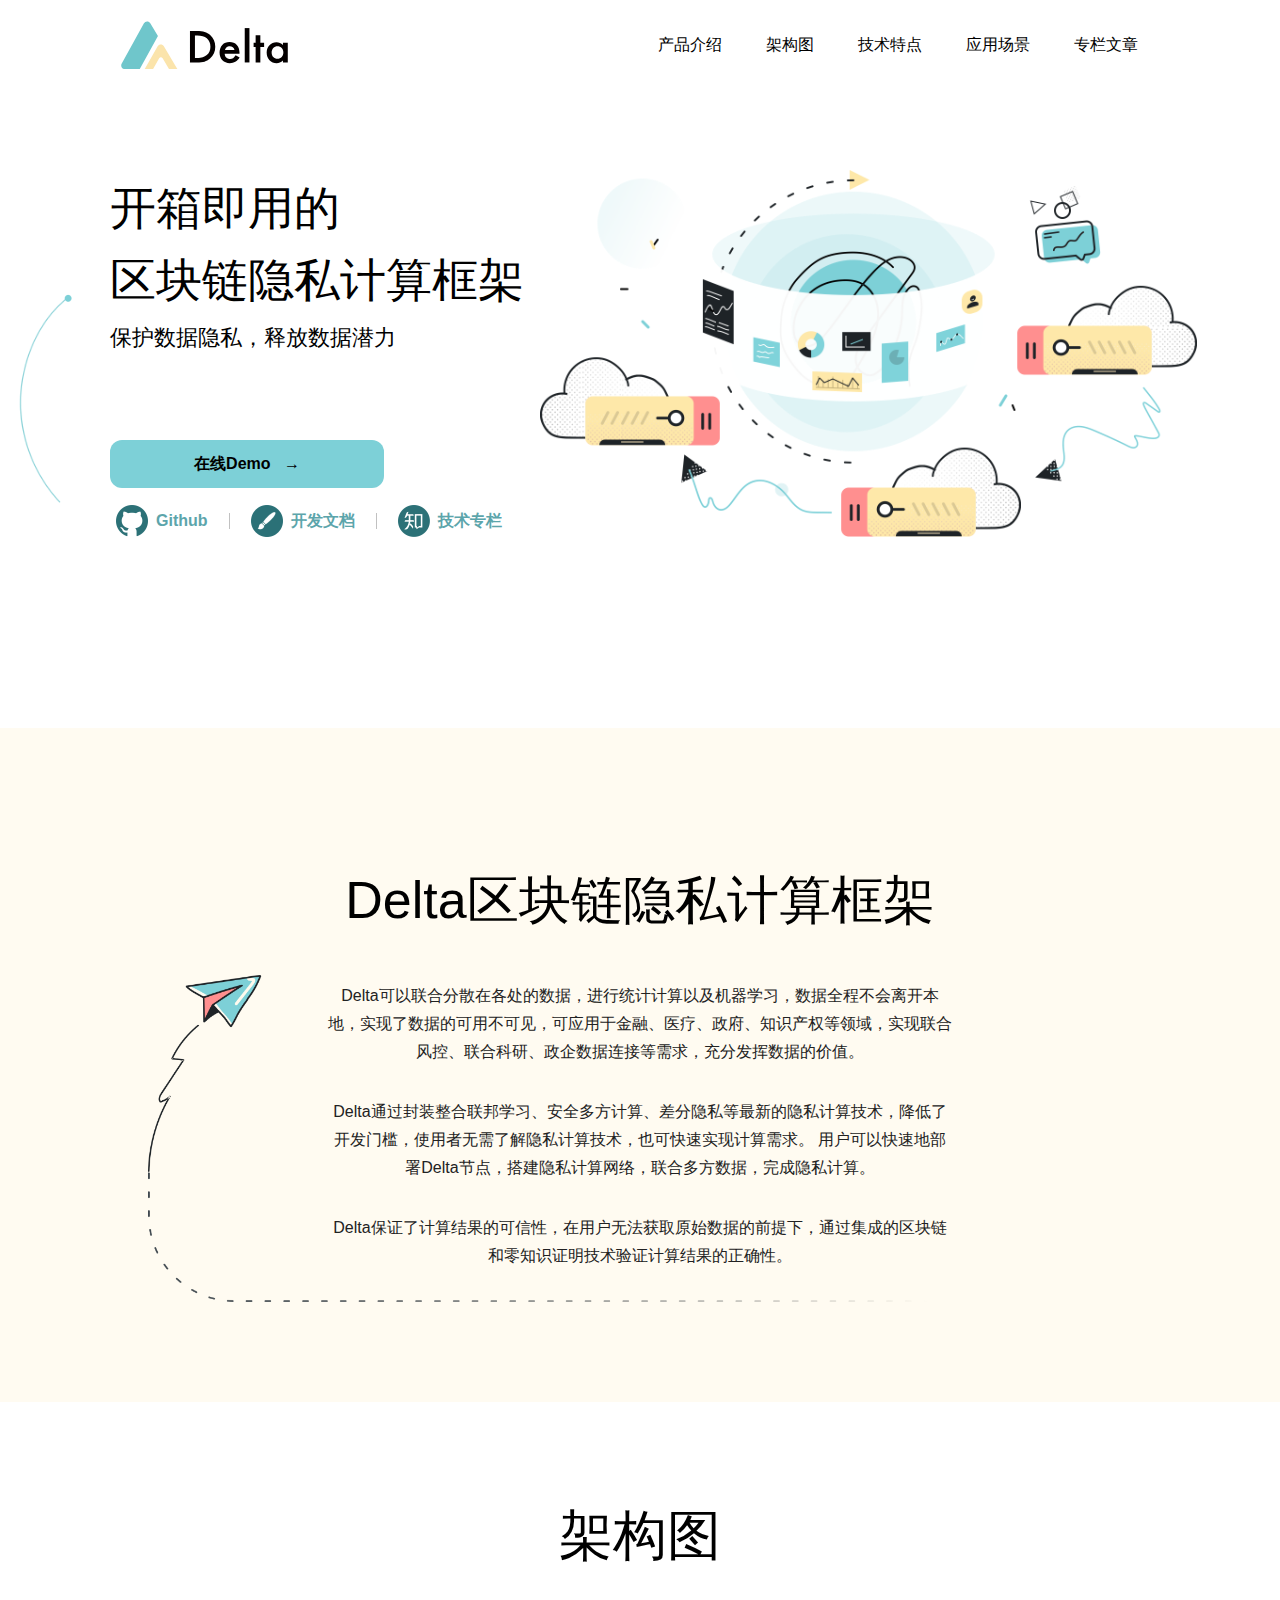
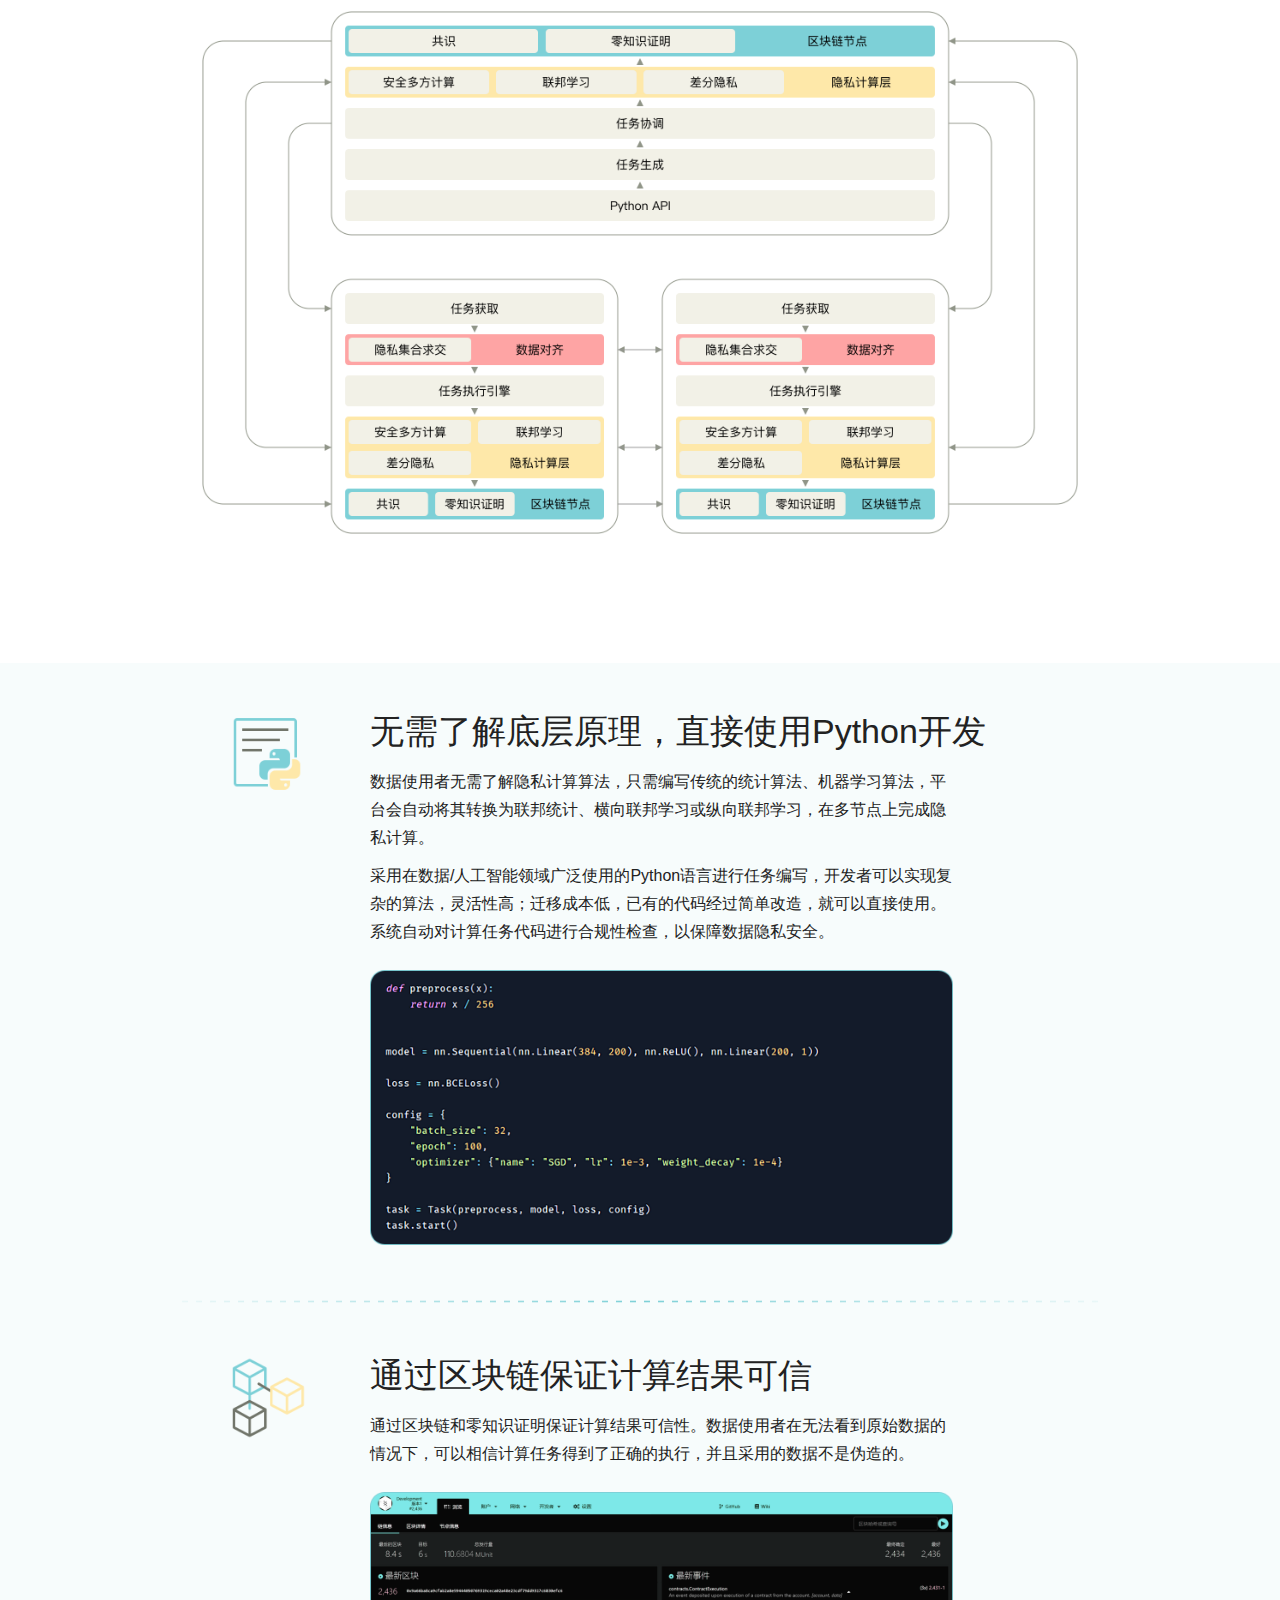
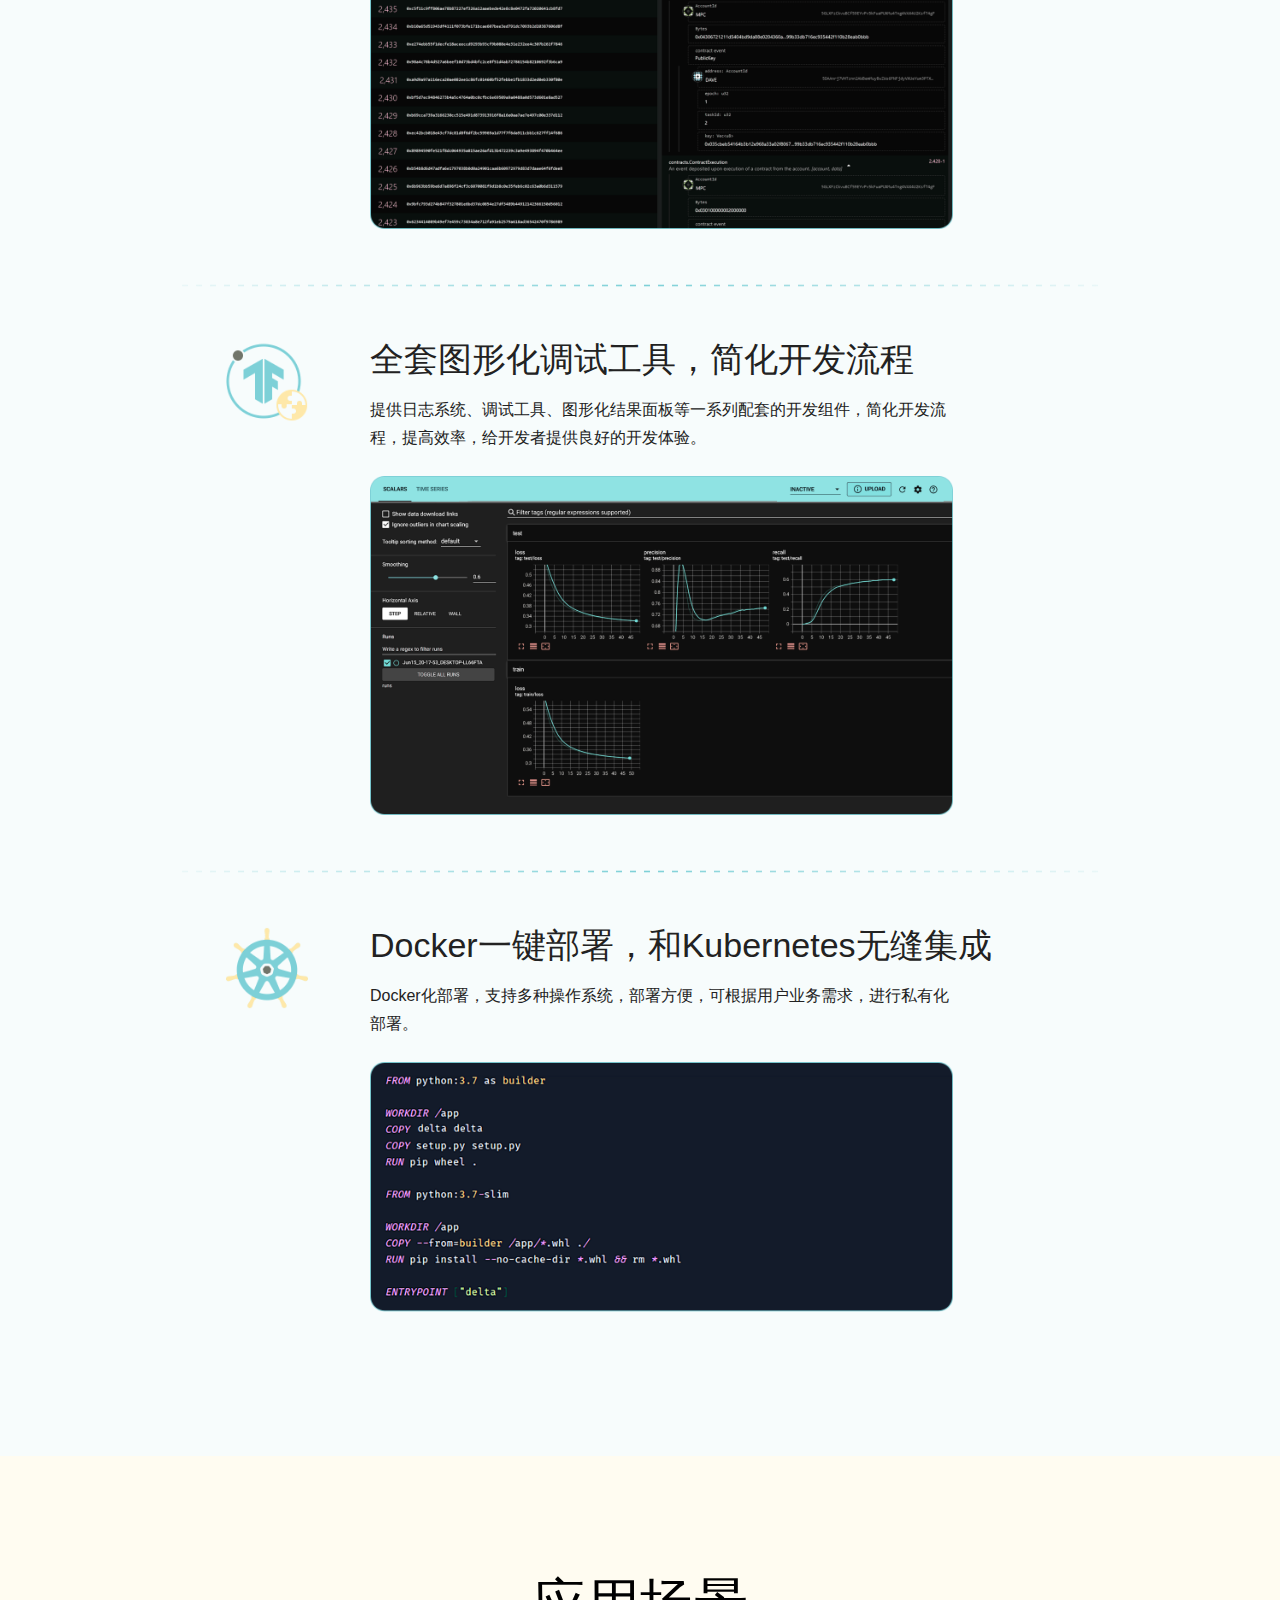
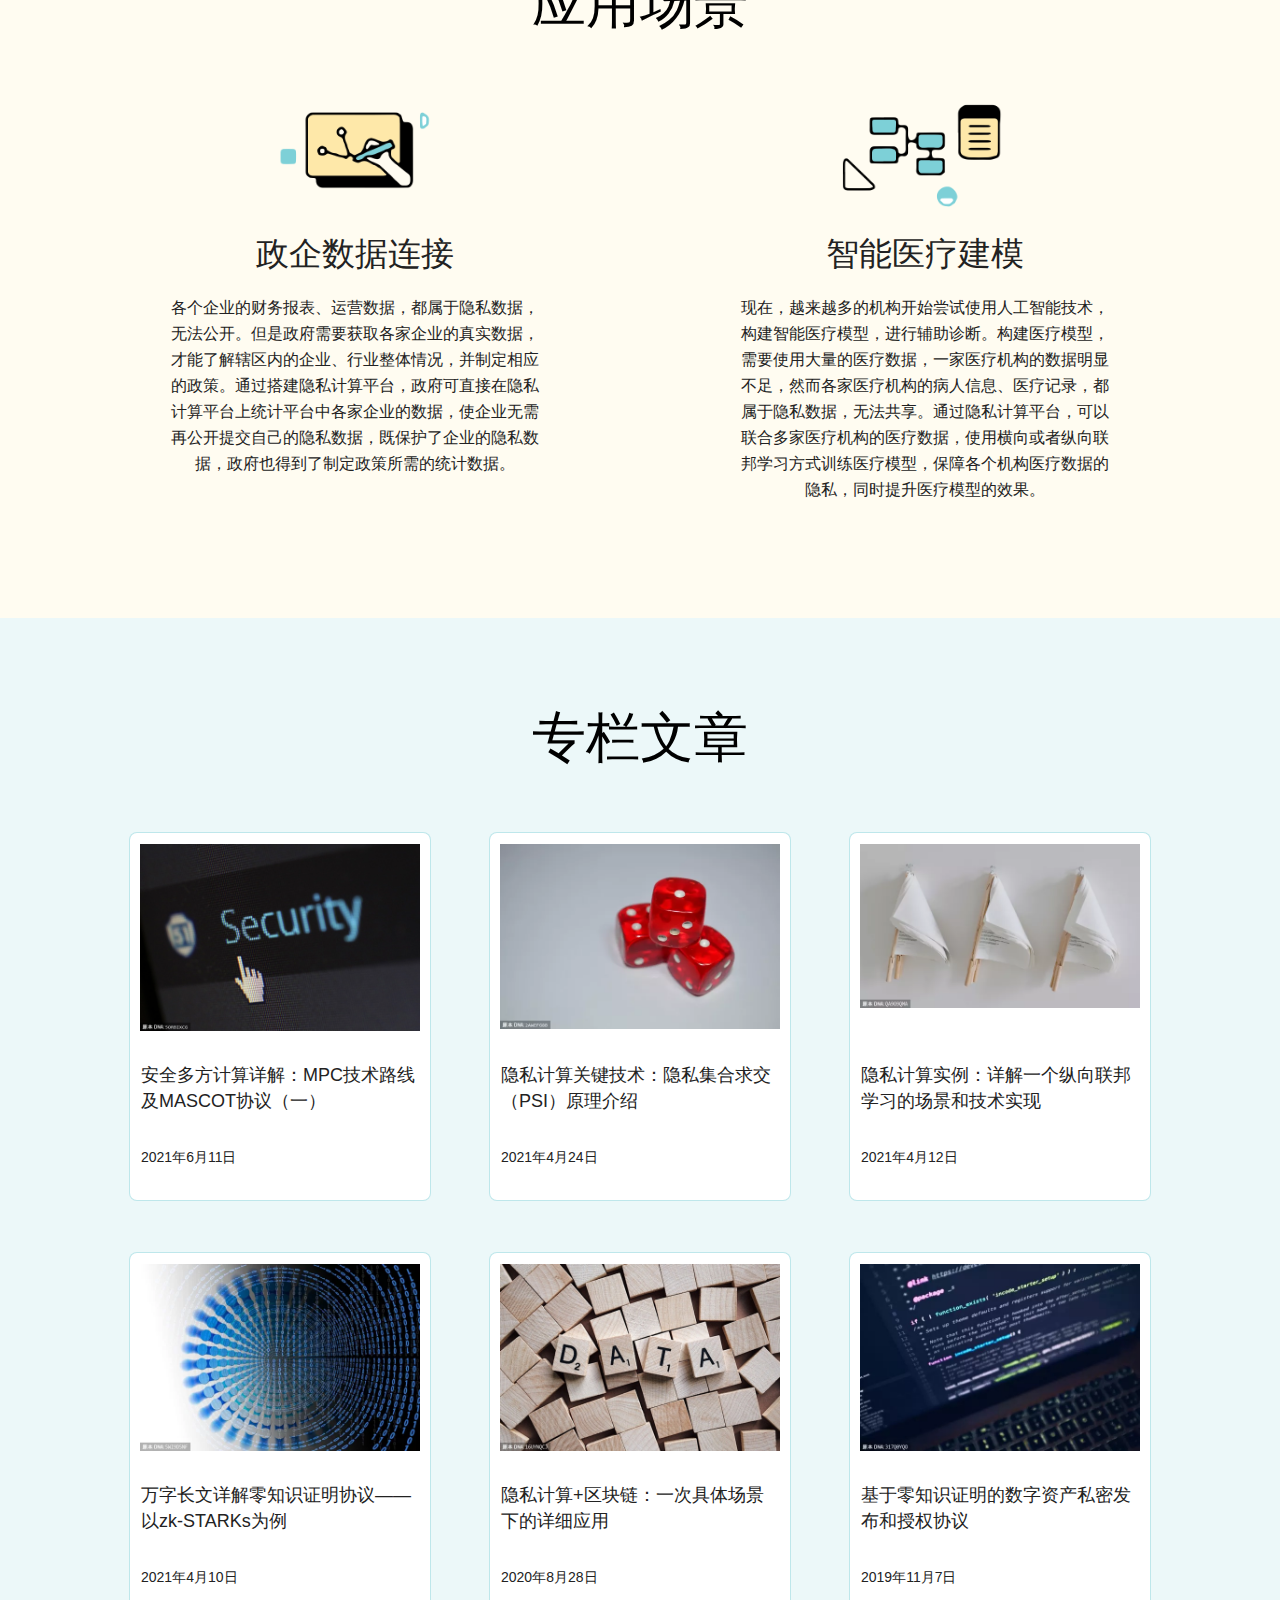
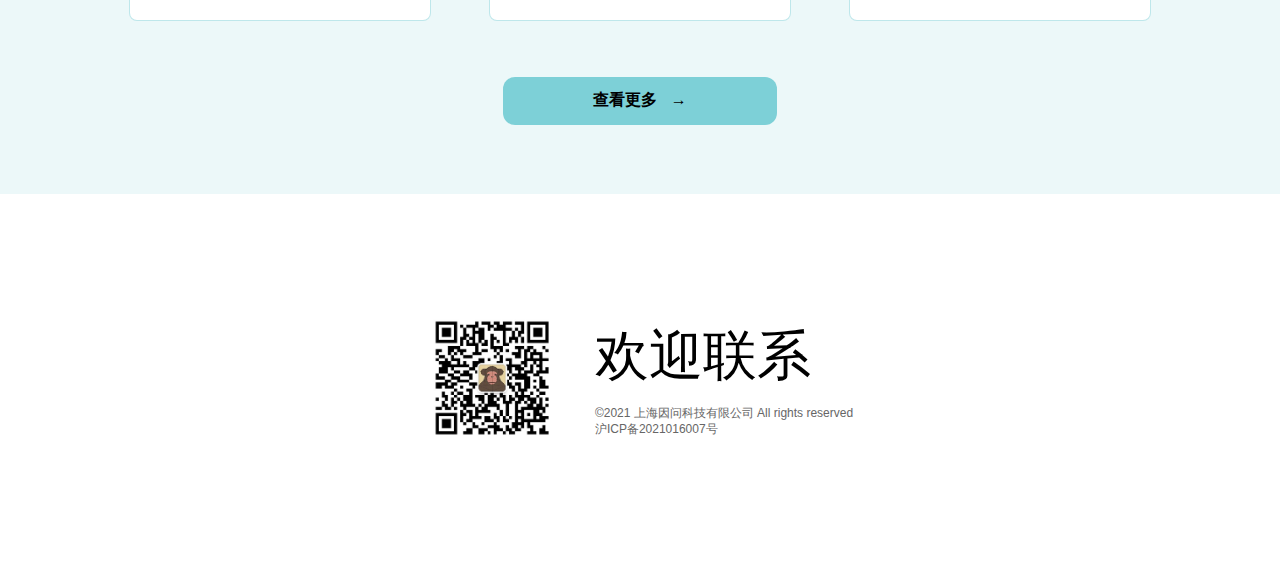
==== index.html @ f9c481f3 "[feature] move image resources to img directory; rename delta_index.html to index.html" ====
<!DOCTYPE html>
<!--[if lt IE 7]>      <html class="no-js lt-ie9 lt-ie8 lt-ie7"> <![endif]-->
<!--[if IE 7]>         <html class="no-js lt-ie9 lt-ie8"> <![endif]-->
<!--[if IE 8]>         <html class="no-js lt-ie9"> <![endif]-->
<!--[if gt IE 8]>      <html class="no-js"> <!--<![endif]-->
<html>


<head>
    <meta charset="utf-8">
    <meta http-equiv="X-UA-Compatible" content="IE=edge">
    <title>Delta&nbsp;-&nbsp;开箱即用的区块链隐私计算框架</title>
    <meta name="description"
        content="快速搭建隐私计算网络，实现用户数据的可用不可见，无需获取原始数据，也可使用全网的数据进行统计计算以及机器学习。平台可用于金融、医疗、政府、知识产权等领域，实现联合风控、联合科研、政府数据开放等需求，提升数据的价值。">
    <meta name="keywords" content="Delta,隐私计算,Python,区块链,联邦学习,安全多方计算">
    <meta name="viewport" content="width=device-width, initial-scale=1">
    <style>
        body {
            width: 100%;
            margin: 0;
        }

        a,
        p,
        span,
        button {
            font-family: 'PingFang SC', 'HanHei SC', 'Microsoft YaHei', 'Helvetica Neue', 'Helvetica', 'Arial', 'sans-serif';
        }

        img {
            max-height: 100%;
            max-width: 100%;
        }

        .clickable {
            cursor: pointer;
        }

        .title_color {
            color: #000000;
        }

        .detail_color {
            color: #222222;
        }

        .footer_color {
            color: #666666;
        }

        .bold {
            font-weight: 500;
        }

        .normal {
            font-weight: 400;
        }

        .thin {
            font-weight: 300;
        }

        a {
            text-decoration: none;
        }

        a:hover {
            text-decoration: underline;
        }
    </style>
    <link rel="shortcut icon" href="./favicon.ico" type="image/x-icon" />
    <link rel="stylesheet" href="./css/300.css">
    <link rel="stylesheet" href="./css/960.css">
    <link rel="stylesheet" href="./css/1200.css">
    <script type="text/javascript">
        function blogIn(x) {
            x.style.borderColor = "rgb(125, 208, 215)";
            x.style.borderWidth = "2px";
        }

        function blogOut(x) {
            x.style.borderColor = "rgba(125, 208, 215, 0.5)";
            x.style.borderWidth = "1px"
        }

        function headIn(x) {
            let child = x.firstElementChild;
            child.style.visibility = "visible";
        }

        function headOut(x) {
            let child = x.firstElementChild;
            child.style.visibility = "hidden";

        }

        function scrollInto(element_id) {
            let element = document.getElementById(element_id);
            element.scrollIntoView()

        }

        function tryDemo() {
            let quiz = document.getElementById("quiz");
            quiz.style.display = "flex";
            let btn = document.getElementById("submit_button");
            console.log(btn.onclick)
        }

    </script>
    <script type="text/javascript" async defer>
        var _hmt = _hmt || [];
        (function () {
            var hm = document.createElement("script");
            hm.src = "https://hm.baidu.com/hm.js?93edeb718fb49854a88e9ba46d8d0d24";
            var s = document.getElementsByTagName("script")[0];
            s.parentNode.insertBefore(hm, s);
        })();

    </script>
</head>

<body>
    <div id="header">
        <img id="logo" src="./img/logo.svg"></img>
        <span id="header_tabs">
            <span class="header_tab clickable" onclick="scrollInto('description')">产品介绍
                <span class="header_tab_img">
                    <img src="./img/header_img.png" alt="">
                </span>
            </span>
            <span class="header_tab bold title_color clickable" onclick="scrollInto('framework')">架构图
                <span class="header_tab_img">
                    <img src="./img/header_img.png" alt="">
                </span>
            </span>
            <span class="header_tab bold title_color clickable" onclick="scrollInto('features')">技术特点
                <span class="header_tab_img">
                    <img src="./img/header_img.png" alt="">
                </span>
            </span>
            <span class="header_tab bold title_color clickable" onclick="scrollInto('scene')">应用场景
                <span class="header_tab_img">
                    <img src="./img/header_img.png" alt="">
                </span>
            </span>
            <span class="header_tab bold title_color clickable" onclick="scrollInto('blog')">专栏文章
                <span class="header_tab_img">
                    <img src="./img/header_img.png" alt="">
                </span>
            </span>
        </span>

    </div>

    <div id="banner">
        <div id="banner_content">
            <p class="banner_big_title normal title_color">开箱即用的</p>
            <p class="banner_big_title normal title_color">区块链隐私计算框架</p>
            <p class="banner_small_title normal title_color">保护数据隐私，释放数据潜力</p>
            <button id="demo_button" class="arrow_button clickable"
                onclick="window.open('https://board.deltampc.com/')">在线Demo&nbsp;&nbsp;&nbsp;&rarr;</button>
            <div id="link_buttons">
                <button class="link_button clickable" onclick="window.open('https://github.com/delta-mpc')">
                    <div class="link_img">
                        <img src="./img/github.png" alt="">
                    </div>
                    <div class="link_text">Github</div>
                </button>
                <div id="link_button_sep"></div>
                <button class="link_button clickable" onclick="window.open('https://docs.deltampc.com/')">
                    <div class="link_img">
                        <img src="./img/doc.png" alt="">
                    </div>
                    <div class="link_text">开发文档</div>
                </button>
                <div id="link_button_sep"></div>
                <button class="link_button clickable" onclick="window.open('https://www.zhihu.com/column/blocktech')">
                    <div class="link_img">
                        <img src="./img/zhihu.png" alt="">
                    </div>
                    <div class="link_text">技术专栏</div>
                </button>


            </div>
            <span id="banner_line">
                <img src="./img/banner_line.png" alt="">
            </span>

        </div>

        <div id="banner_img">
            <img src="./img/banner.png" alt="">
        </div>


    </div>

    <div id="description" class="section">
        <p id="des_title" class="section_title">
            Delta区块链隐私计算框架
        </p>

        <div id="des_main">
            <div id="des_content">
                <p class="des_text thin detail_color">
                    Delta可以联合分散在各处的数据，进行统计计算以及机器学习，数据全程不会离开本地，实现了数据的可用不可见，可应用于金融、医疗、政府、知识产权等领域，实现联合风控、联合科研、政企数据连接等需求，充分发挥数据的价值。
                </p>
                <p class="des_text thin detail_color">
                    Delta通过封装整合联邦学习、安全多方计算、差分隐私等最新的隐私计算技术，降低了开发门槛，使用者无需了解隐私计算技术，也可快速实现计算需求。
                    用户可以快速地部署Delta节点，搭建隐私计算网络，联合多方数据，完成隐私计算。</p>
                <p class="des_text thin detail_color">
                    Delta保证了计算结果的可信性，在用户无法获取原始数据的前提下，通过集成的区块链和零知识证明技术验证计算结果的正确性。</p>
            </div>
            <span id="des_img">
                <img src="./img/des_line.png" alt="">
            </span>
        </div>

    </div>


    <div id="framework" class="section">
        <p id="framework_title" class="section_title">架构图</p>
        <div id="framework_img">
            <img src="./img/framework.png" alt="" />
        </div>
    </div>


    <div id="features" class="section">
        <!-- <p id="features_title" class="section_title">平台优势</p> -->
        <div class="feature_tab">
            <div class="feature_tab_icon">
                <img src="./img/feature_icon1.png" alt="">
            </div>

            <div class="feature_tab_main">
                <p class="feature_tab_text1 normal detail_color">无需了解底层原理，直接使用Python开发</p>
                <p class="feature_tab_text2 thin detail_color">
                    数据使用者无需了解隐私计算算法，只需编写传统的统计算法、机器学习算法，平台会自动将其转换为联邦统计、横向联邦学习或纵向联邦学习，在多节点上完成隐私计算。</p>
                <p class="feature_tab_text2 thin detail_color">
                    采用在数据/人工智能领域广泛使用的Python语言进行任务编写，开发者可以实现复杂的算法，灵活性高；迁移成本低，已有的代码经过简单改造，就可以直接使用。系统自动对计算任务代码进行合规性检查，以保障数据隐私安全。
                </p>

                <div class="feature_tab_img">
                    <img src="./img/feature_img1.png" alt="" />
                </div>
            </div>
        </div>
        <div class="feature_sep">
            <img src="./img/feature_sep.png" alt="">
        </div>
        <div class="feature_tab">
            <div class="feature_tab_icon">
                <img src="./img/feature_icon2.png" alt="">
            </div>
            <div class="feature_tab_main">
                <p class="feature_tab_text1 normal detail_color">通过区块链保证计算结果可信</p>
                <p class="feature_tab_text2 thin detail_color">
                    通过区块链和零知识证明保证计算结果可信性。数据使用者在无法看到原始数据的情况下，可以相信计算任务得到了正确的执行，并且采用的数据不是伪造的。
                </p>
                <div class="feature_tab_img">
                    <img src="./img/feature_img2.png" alt="" />
                </div>
            </div>
        </div>
        <div class="feature_sep">
            <img src="./img/feature_sep.png" alt="">
        </div>

        <div class="feature_tab">
            <div class="feature_tab_icon">
                <img src="./img/feature_icon3.png" alt="">
            </div>
            <div class="feature_tab_main">
                <p class="feature_tab_text1 normal detail_color">全套图形化调试工具，简化开发流程</p>
                <p class="feature_tab_text2 thin detail_color">提供日志系统、调试工具、图形化结果面板等一系列配套的开发组件，简化开发流程，提高效率，给开发者提供良好的开发体验。
                </p>
                <div class="feature_tab_img">
                    <img src="./img/feature_img3.png" alt="" />
                </div>

            </div>
        </div>
        <div class="feature_sep">
            <img src="./img/feature_sep.png" alt="">
        </div>

        <div class="feature_tab">
            <div class="feature_tab_icon">
                <img src="./img/feature_icon4.png" alt="">
            </div>
            <div class="feature_tab_main">
                <p class="feature_tab_text1 normal detail_color">Docker一键部署，和Kubernetes无缝集成</p>
                <p class="feature_tab_text2 thin detail_color">
                    Docker化部署，支持多种操作系统，部署方便，可根据用户业务需求，进行私有化部署。
                </p>
                <div class="feature_tab_img">
                    <img src="./img/feature_img4.png" alt="" />
                </div>
            </div>
        </div>


    </div>

    <div id="scene" class="section">
        <p id="scene_title" class="section_title">应用场景</p>
        <div id="scene_content">
            <div class="scene_tab">
                <div class="scene_tab_img">
                    <img src="./img/scene_img1.png" alt="" />
                </div>
                <p class="scene_tab_text1 normal detail_color">政企数据连接</p>
                <p class="scene_tab_text2 thin detail_color">
                    各个企业的财务报表、运营数据，都属于隐私数据，无法公开。但是政府需要获取各家企业的真实数据，才能了解辖区内的企业、行业整体情况，并制定相应的政策。通过搭建隐私计算平台，政府可直接在隐私计算平台上统计平台中各家企业的数据，使企业无需再公开提交自己的隐私数据，既保护了企业的隐私数据，政府也得到了制定政策所需的统计数据。
                </p>
            </div>
            <div class="scene_tab">
                <div class="scene_tab_img">
                    <img src="./img/scene_img2.png" alt="" />
                </div>
                <p class="scene_tab_text1 normal detail_color">智能医疗建模</p>
                <p class="scene_tab_text2 thin detail_color">
                    现在，越来越多的机构开始尝试使用人工智能技术，构建智能医疗模型，进行辅助诊断。构建医疗模型，需要使用大量的医疗数据，一家医疗机构的数据明显不足，然而各家医疗机构的病人信息、医疗记录，都属于隐私数据，无法共享。通过隐私计算平台，可以联合多家医疗机构的医疗数据，使用横向或者纵向联邦学习方式训练医疗模型，保障各个机构医疗数据的隐私，同时提升医疗模型的效果。
                </p>
            </div>
        </div>
    </div>

    <div id="blog" class="section">
        <p id="blog_title" class="section_title">专栏文章</p>
        <div id="blog_main">
            <div class="blog_wrapper">
                <div class="blog_tab clickable" onclick="window.open('https://zhuanlan.zhihu.com/p/380037249');"
                    onmouseover="blogIn(this)" onmouseout="blogOut(this)">
                    <div class="blog_img">
                        <img src="./img/blog_img3.png" alt="">
                    </div>
                    <p class="blog_article_title bold detail_color">安全多方计算详解：MPC技术路线及MASCOT协议（一）</p>
                    <p class="blog_detail thin detail_color">
                        <span>2021年6月11日</span>
                    </p>
                </div>
            </div>

            <div class="blog_wrapper">
                <div class="blog_tab clickable" onclick="window.open('https://zhuanlan.zhihu.com/p/367477035');"
                    onmouseover="blogIn(this)" onmouseout="blogOut(this)">
                    <div class="blog_img">
                        <img src="./img/blog_img1.webp" alt="">
                    </div>
                    <p class="blog_article_title bold detail_color">隐私计算关键技术：隐私集合求交（PSI）原理介绍</p>
                    <p class="blog_detail thin detail_color">
                        <span>2021年4月24日</span>
                    </p>
                </div>
            </div>

            <div class="blog_wrapper">
                <div class="blog_tab clickable" onclick="window.open('https://zhuanlan.zhihu.com/p/364257618');"
                    onmouseover="blogIn(this)" onmouseout="blogOut(this)">
                    <div class="blog_img">
                        <img src="./img/blog_img6.webp" alt="">
                    </div>
                    <p class="blog_article_title bold detail_color">隐私计算实例：详解一个纵向联邦学习的场景和技术实现</p>
                    <p class="blog_detail thin detail_color">
                        <span>2021年4月12日</span>
                    </p>
                </div>
            </div>

            <div class="blog_wrapper">
                <div class="blog_tab clickable" onclick="window.open('https://zhuanlan.zhihu.com/p/362936724');"
                    onmouseover="blogIn(this)" onmouseout="blogOut(this)">
                    <div class="blog_img">
                        <img src="./img/blog_img5.webp" alt="">
                    </div>
                    <p class="blog_article_title bold detail_color">万字长文详解零知识证明协议——以zk-STARKs为例</p>
                    <p class="blog_detail thin detail_color">
                        <span>2021年4月10日</span>
                    </p>
                </div>
            </div>
            <div class="blog_wrapper">
                <div class="blog_tab clickable" onclick="window.open('https://zhuanlan.zhihu.com/p/203315316');"
                    onmouseover="blogIn(this)" onmouseout="blogOut(this)">
                    <div class="blog_img">
                        <img src="./img/blog_img2.jpg" alt="">
                    </div>
                    <p class="blog_article_title bold detail_color">隐私计算+区块链：一次具体场景下的详细应用</p>
                    <p class="blog_detail thin detail_color">
                        <span>2020年8月28日</span>
                    </p>
                </div>
            </div>

            <div class="blog_wrapper">
                <div class="blog_tab clickable" onclick="window.open('https://zhuanlan.zhihu.com/p/90625268');"
                    onmouseover="blogIn(this)" onmouseout="blogOut(this)">
                    <div class="blog_img">
                        <img src="./img/blog_img4.jpg" alt="">
                    </div>
                    <p class="blog_article_title bold detail_color">基于零知识证明的数字资产私密发布和授权协议</p>
                    <p class="blog_detail thin detail_color">
                        <span>2019年11月7日</span>
                    </p>
                </div>
            </div>
        </div>
        <button id="blog_button" class="arrow_button clickable"
            onclick="window.open('https://www.zhihu.com/column/blocktech')">查看更多&nbsp;&nbsp;&nbsp;&rarr;</button>
    </div>

    <div id="contact" class="section">
        <div id="contact_main">
            <div id="contact_img">
                <img src="./img/contact.png" alt="" />
            </div>
            <div id="contact_text">
                <p id="contact_title" class="section_title">欢迎联系</p>
                <p class="foot_text bold footer_color">&copy;2021 上海因问科技有限公司 All rights reserved</p>
                <a class="foot_text bold footer_color" href="https://beian.miit.gov.cn"
                    target="_blank">沪ICP备2021016007号</a>
            </div>
        </div>
    </div>



    <script src="" async defer></script>
</body>

</html>
---- css/300.css ----
@media screen and (min-width: 300px) and (max-width: 960px) {
    #header {
        width: 100%;
        height: 50px;
        margin: auto;
        position: relative;
        top: 0px;
        display: flex;
        flex-direction: row;
        justify-content: flex-start;
        align-items: center;
        margin: 0 auto 0 auto;
    }

    #logo {
        height: 27px;
        margin-left: 22px;
    }

    #header_tabs {
        display: none;
    }

    .header_tab {
        text-align: center;
        height: 50px;
        padding: 0px 13px;
        font-size: 14px;
        line-height: 50px;
        position: relative;
    }

    .header_tab:hover .header_tab_img {
        visibility: visible;
        opacity: 1;
    }

    .header_tab_img {
        width: 17px;
        height: 11px;
        position: absolute;
        left: 28px;
        top: 16px;
        opacity: 0;
        visibility: hidden;
        transition: opacity 1s, visibility 1s;
    }

    #banner {
        position: relative;
        height: fit-content;
        width: 100%;
        display: flex;
        flex-direction: column-reverse;
        justify-content: flex-start;
        align-items: center;
        margin: 0 auto 0 auto;
    }

    #banner_content {
        display: flex;
        flex-direction: column;
        justify-content: flex-start;
        align-items: center;
        margin-right: 0;
        margin-top: 80px;
        margin-bottom: 120px;
        width: 75%;
        height: fit-content;
        position: relative;
    }

    .banner_big_title {
        width: 100%;
        height: fit-content;
        font-size: 24px;
        line-height: 36px;
        margin-top: 2px;
        margin-bottom: 0px;
        text-align: center;
    }

    .banner_small_title {
        width: fit-content;
        height: fit-content;
        font-size: 16px;
        line-height: 26px;
        margin-top: 2px;
        margin-bottom: 0px;
        text-align: center;
    }

    .arrow_button {
        width: 160px;
        height: 40px;
        font-size: 14px;
        font-weight: 800;
        background-color: #7DD0D7;
        border-radius: 6px;
        text-align: center;
        border: 0px;
    }

    .arrow_button:hover {
        background-color: #97dfe5;
    }

    .arrow_button:active {
        background-color: #5CA5AB;
    }

    #demo_button {
        margin-top: 50px;
    }

    #link_buttons {
        display: flex;
        flex-direction: column;
        flex-wrap: wrap;
        height: fit-content;
        width: fit-content;
        justify-content: flex-start;
        align-items: center;
        margin-top: 26px;
    }

    .link_button {
        display: flex;
        flex-direction: row;
        justify-content: flex-start;
        align-items: center;
        height: fit-content;
        width: fit-content;
        margin-right: 8px;
        border: 0px;
        background-color: white;
    }

    #link_button_sep {
        display: none;
    }

    .link_img {
        width: 16px;
        height: 16px;
    }

    .link_text {
        font-size: 14px;
        line-height: 26px;
        margin-left: 8px;
        color: #5CA5AB;
        font-weight: bold;
    }

    .link_text:hover {
        color: #7DD0D7;
    }

    .link_text:active {
        color: rgb(44, 113, 119);
    }

    #banner_line {
        width: 100px;
        height: 125px;
        position: absolute;
        left: -53px;
        bottom: 35px;
    }


    #banner_img {
        width: 85%;
        height: 56%;
        margin: 40px auto 0 auto;
    }


    .section {
        position: relative;
        top: 0px;
        display: flex;
        flex-direction: column;
        justify-content: flex-start;
        align-items: center;
        margin: 0 auto 0 auto;
    }

    .section_title {
        font-size: 26px;
        font-weight: 400;
        color: #000000;
        line-height: 50px;
        text-align: center;
    }

    #description {
        height: fit-content;
        background-color: rgb(255, 251, 241);
    }


    #des_title {
        margin-top: 73px;
        margin-bottom: 28px;
        font-size: 26px;
        line-height: 30px;
        width: 55%;
    }

    #des_main {
        width: 75%;
        height: fit-content;
        position: relative;
        margin: 0px auto 50px auto;
    }

    #des_content {
        width: 100%;
        height: fit-content;
        position: relative;
        z-index: 20;
    }

    .des_text {
        font-size: 14px;
        margin: 0px auto 18px auto;
        line-height: 20px;
    }

    #des_img {
        display: none;
    }

    #features {
        background-color: rgb(247, 252, 252);
        height: fit-content;
        padding-bottom: 50px;
    }

    .feature_tab {
        display: flex;
        flex-direction: column;
        justify-content: flex-start;
        width: 75%;
        position: relative;
        height: fit-content;
    }

    .feature_tab_icon {
        width: 30px;
        height: 30px;
        position: absolute;
        top: 22px;
    }

    .feature_tab_main {
        display: flex;
        flex-direction: column;
        justify-content: flex-start;
        align-items: flex-start;
        margin: 21px auto 28px auto;
        width: 100%;
    }

    .feature_tab_text1 {
        font-size: 24px;
        line-height: 30px;
        margin: 0px auto 10px 35px;
        width: 100%;
    }

    .feature_tab_text2 {
        width: 100%;
        font-size: 14px;
        line-height: 20px;
        height: fit-content;
        margin: 5px auto 0 0px;
    }

    .feature_tab_img {
        width: 100%;
        margin: 12px auto 0px 0px;
    }

    .feature_sep {
        width: 85%;
        height: fit-content;
        margin-top: 0px;
        margin-bottom: 0px;
    }


    #scene {
        background-color: rgb(255, 252, 241);
    }

    #scene_title {
        margin-top: 50px;
        margin-bottom: 18px;
        width: 100%;
    }

    #scene_content {
        display: flex;
        flex-direction: row;
        flex-wrap: wrap;
        justify-content: center;
        align-items: flex-start;
        width: 85%;
    }

    .scene_tab {
        height: fit-content;
        display: flex;
        flex-direction: column;
        justify-content: flex-start;
        align-items: center;
        margin: 6px 54px 54px 54px;
    }

    .scene_tab_img {
        width: 125px;
        height: 80px;
    }

    .scene_tab_img img {
        max-height: 100%;
        max-width: 100%;
    }

    .scene_tab_text1 {
        font-size: 20px;
        line-height: 30px;
        text-align: center;
        margin: 4px auto 0px auto;
    }

    .scene_tab_text2 {
        font-size: 14px;
        line-height: 20px;
        width: 280px;
        height: fit-content;
        text-align: center;
        margin: 7px auto 0px auto;
    }

    #framework_title {
        margin-top: 50px;
        margin-bottom: 20px;
        width: 100%;
    }

    #framework_img {
        width: 85%;
        height: 51%;
        margin-bottom: 65px;
    }

    #blog {
        background-color: rgba(125, 208, 215, 0.15);
    }

    #blog_title {
        margin-top: 40px;
        margin-bottom: 16px;
        width: 100%;
    }

    #blog_main {
        display: flex;
        flex-direction: column;
        flex-wrap: wrap;
        justify-content: center;
        align-items: center;
        width: 100%;
        height: fit-content;
        margin-bottom: 0px;
    }

    .blog_wrapper {
        display: flex;
        width: 85%;
        height: 320px;
        justify-content: center;
        align-items: center;
    }

    .blog_tab {
        display: flex;
        flex-direction: column;
        justify-content: flex-start;
        align-items: flex-start;
        background: #FFFFFF;
        border-radius: 4px;
        border: 1px solid rgba(125, 208, 215, 0.5);
        margin: 0px auto 25px auto;
        width: 230px;
        height: fit-content;
        position: relative;
    }

    .blog_img {
        width: 200px;
        height: 150px;
        margin: 8px auto 0px auto;

    }

    .blog_article_title {
        width: 200px;
        height: fit-content;
        font-size: 14px;
        line-height: 20px;
        margin: 12px 0px 0px 10px;
    }

    .blog_detail {
        width: fit-content;
        height: fit-content;
        font-size: 12px;
        line-height: 18px;
        margin: 15px 0px 15px 10px;
    }

    #blog_button {
        margin: 17px auto 40px auto;
    }

    #contact {
        background-color: white;
        flex-direction: row;
        justify-content: center;
    }

    #contact_main {
        width: 100%;
        height: fit-content;
        margin: 60px auto 60px auto;
        display: flex;
        flex-direction: row;
        justify-content: center;
        align-items: flex-start;
    }

    #contact_img {
        width: 100px;
        height: 100px;
    }


    #contact_text {
        display: flex;
        flex-direction: column;
        justify-content: flex-start;
        align-items: flex-start;
        margin-left: 12px;
        margin-top: 0px;
    }

    #contact_title {
        margin: 2px auto 6px 0px;
        font-size: 20px;
        line-height: 30px;
    }

    .foot_text {
        font-size: 10px;
        line-height: 16px;
        margin: 0px auto 0px 0px;
    }
}
---- css/960.css ----
@media (min-width: 960px) {
    #header {
        width: 960px;
        height: 72px;
        margin: auto;
        position: relative;
        top: 0px;
        display: flex;
        flex-direction: row;
        justify-content: space-between;
        align-items: center;
        margin: 0 auto 0 auto;
    }

    #logo {
        height: 40px;
        margin-left: 64px;
    }

    #header_tabs {
        display: flex;
        flex-direction: row;
        justify-content: flex-end;
        align-items: center;
        margin-right: 64px;
    }

    .header_tab {
        padding: 0px 17px;
        height: 72px;
        font-size: 15px;
        line-height: 72px;
        position: relative;
    }

    .header_tab:hover .header_tab_img {
        opacity: 1;
        visibility: visible;
    }

    .header_tab_img {
        width: 22px;
        height: 14px;
        position: absolute;
        left: 31px;
        top: 18px;
        opacity: 0;
        visibility: hidden;
        transition: opacity 0.2s, visibility 0.2s;
    }

    #banner {
        position: relative;
        height: fit-content;
        width: 960px;
        display: flex;
        flex-direction: row;
        justify-content: center;
        align-items: center;
        margin: 0 auto 0 auto;
    }

    #banner_content {
        display: flex;
        flex-direction: column;
        justify-content: flex-start;
        align-items: flex-start;
        margin-left: 56px;
        margin-right: 0;
        margin-top: 64px;
        margin-bottom: 152px;
        width: fit-content;
        height: fit-content;
        position: relative;
    }

    .banner_big_title {
        width: 344px;
        height: fit-content;
        font-size: 36px;
        line-height: 54px;
        margin-top: 3px;
        margin-bottom: 0px;
    }

    .banner_small_title {
        width: fit-content;
        height: fit-content;
        font-size: 18px;
        line-height: 36px;
        margin-top: 2px;
        margin-bottom: 0px;
    }

    .arrow_button {
        width: 227px;
        height: 38px;
        font-size: 14px;
        font-weight: 800;
        background-color: #7DD0D7;
        border-radius: 10px;
        text-align: center;
        border: 0px;

    }

    .arrow_button:hover {
        background-color: #97dfe5;
    }

    .arrow_button:active {
        background-color: #5CA5AB;
    }


    #demo_button {
        margin-top: 64px;
    }

    #link_buttons {
        display: flex;
        flex-direction: row;
        flex-wrap: wrap;
        height: fit-content;
        width: fit-content;
        justify-content: flex-start;
        align-items: center;
        margin-top: 16px;
    }

    .link_button {
        display: flex;
        flex-direction: row;
        justify-content: flex-start;
        align-items: center;
        height: fit-content;
        width: fit-content;
        margin-right: 12px;
        border: 0px;
        background-color: white;
    }

    #link_button_sep {
        background-color: #C1C1C1;
        width: 1px;
        height: 12px;
        margin-right: 12px;
    }

    .link_img {
        width: 26px;
        height: 26px;
    }

    .link_text {
        font-size: 14px;
        line-height: 16px;
        margin-left: 6px;
        color: #5CA5AB;
        font-weight: bold;
    }

    .link_text:hover {
        color: #7DD0D7;
    }

    .link_text:active {
        color: rgb(44, 113, 119);
    }

    #banner_line {
        width: 136px;
        height: 171px;
        position: absolute;
        left: -110px;
        bottom: 28px;
    }

    #banner_img {
        width: 528px;
        height: 294px;
        margin: 64px auto auto 0px;
    }


    .section {
        position: relative;
        top: 0px;
        display: flex;
        flex-direction: column;
        justify-content: flex-start;
        align-items: center;
        margin: 0 auto 0 auto;
    }

    .section_title {
        font-size: 44px;
        font-weight: 400;
        color: #000000;
        line-height: 60px;
        text-align: center;
    }

    #description {
        height: fit-content;
        background-color: rgb(255, 251, 241);
    }


    #des_title {
        margin-top: 117px;
        margin-bottom: 45px;
        font-size: 42px;
        line-height: 42px;
    }
    
    #des_main {
        width: 500px;
        height: fit-content;
        position: relative;
        margin: 0 auto 80px auto;
    }

    #des_content {
        width: 500px;
        height: fit-content;
        position: relative;
        z-index: 20;
    }

    .des_text {
        text-align: center;
        font-size: 14px;
        margin: 0px auto 26px auto;
        line-height: 22px;
    }

    #des_img {
        position: absolute;
        left: -144px;
        bottom: 0px;
        width: 624px;
        height: 261px;
        z-index: 10;
    }

    #features {
        background-color: rgb(247, 252, 252);
        height: fit-content;
        padding-bottom: 80px;
    }

    #features_title {
        margin-top: 87px;
        margin-bottom: 28px;
        width: 960px;
    }

    .feature_tab {
        display: flex;
        flex-direction: row;
        justify-content: flex-start;
        width: 960px;
    }

    .feature_tab_icon {
        width: 75px;
        height: 75px;
        margin-top: 35px;
        margin-left: 144px;
    }

    .feature_tab_main {
        display: flex;
        flex-direction: column;
        justify-content: flex-start;
        align-items: flex-start;
        margin-top: 32px;
        margin-left: 45px;
        margin-bottom: 32px;
    }

    .feature_tab_text1 {
        font-size: 27px;
        line-height: 43px;
        margin: 0px auto 0px 0px;
    }

    .feature_tab_text2 {
        font-size: 14px;
        line-height: 24px;
        width: 466px;
        height: fit-content;
        margin: 8px auto 0 0px;
    }

    .feature_tab_img {
        width: 466px;
        max-height: 274px;
        margin: 20px auto 0px 0px;
    }

    .feature_sep {
        width: 733px;
        height: fit-content;
        margin-top: 0px;
        margin-bottom: 0px;
    }

    #scene {
        background-color: rgb(255, 252, 241);
    }

    #scene_title {
        margin-top: 88px;
        margin-bottom: 28px;
        width: 960px;
    }

    #scene_content {
        display: flex;
        flex-direction: row;
        flex-wrap: wrap;
        justify-content: center;
        align-items: flex-start;
        width: 960px;
    }

    .scene_tab {
        width: 308px;
        height: fit-content;
        display: flex;
        flex-direction: column;
        justify-content: flex-start;
        align-items: center;
        margin: 5px 74px 92px 74px;
    }

    .scene_tab_img {
        width: 171px;
        height: 110px;
    }

    .scene_tab_text1 {
        font-size: 26px;
        line-height: 43px;
        text-align: center;
        margin: 6px auto 0px auto;
    }

    .scene_tab_text2 {
        font-size: 14px;
        line-height: 22px;
        width: 304px;
        height: fit-content;
        text-align: center;
        margin: 11px auto 0px auto;
    }

    #framework_title {
        margin-top: 76px;
        margin-bottom: 30px;
        width: 960px;
    }

    #framework_img {
        width: 700px;
        height: 418px;
        margin-bottom: 104px;
    }

    #blog {
        background-color: rgba(125, 208, 215, 0.15);
    }

    #blog_title {
        margin-top: 64px;
        margin-bottom: 26px;
        width: 960px;
    }

    #blog_main {
        display: flex;
        flex-direction: row;
        flex-wrap: wrap;
        justify-content: center;
        align-items: center;
        width: 960px;
        height: fit-content;
        margin-bottom: 0px;
    }

    .blog_wrapper {
        display: flex;
        width: 288px;
        height: 336px;
        justify-content: center;
        align-items: center;
    }

    .blog_tab {
        display: flex;
        flex-direction: column;
        justify-content: flex-start;
        align-items: flex-start;
        background: #FFFFFF;
        border-radius: 6px;
        border: 1px solid rgba(125, 208, 215, 0.5);
        width: 240px;
        height: fit-content;
        position: relative;
    }

    .blog_img {
        width: 224px;
        height: 156px;
        margin: 9px auto 0px auto;
    }

    .blog_article_title {
        width: 224px;
        height: fit-content;
        font-size: 16px;
        line-height: 24px;
        margin: 23px 9px 0px 9px;
    }

    #blog_button {
        margin: 24px auto 55px auto;
    }

    .blog_detail {
        width: fit-content;
        height: fit-content;
        font-size: 13px;
        line-height: 23px;
        margin: 24px 0px 24px 9px;
    }

    #contact {
        background-color: white;
        flex-direction: row;
        justify-content: center;
    }

    #contact_main {
        width: 960px;
        height: fit-content;
        margin: 95px auto 95px auto;
        display: flex;
        flex-direction: row;
        justify-content: center;
        align-items: flex-start;
    }

    #contact_img {
        width: 110x;
        height: 110px;
    }


    #contact_text {
        display: flex;
        flex-direction: column;
        justify-content: flex-start;
        align-items: flex-start;
        margin-left: 30px;
        margin-top: 0px;
    }

    #contact_title {
        margin: 2px auto 10px 0px;
    }

    .foot_text {
        font-size: 11px;
        line-height: 16px;
        margin: 0px auto 0px 0px;
    }
}
---- css/1200.css ----
@media (min-width: 1200px) {
    #header {
        width: 1200px;
        height: 90px;
        margin: auto;
        position: relative;
        top: 0px;
        display: flex;
        flex-direction: row;
        justify-content: space-between;
        align-items: center;
        margin: 0 auto 0 auto;
    }

    #logo {
        height: 50px;
        margin-left: 80px;
    }

    #header_tabs {
        display: flex;
        flex-direction: row;
        justify-content: flex-end;
        align-items: center;
        margin-right: 80px;
    }

    .header_tab {
        padding: 0px 22px;
        height: 90px;
        font-size: 16px;
        line-height: 90px;
        position: relative;
    }

    .header_tab:hover .header_tab_img {
        opacity: 1;
        visibility: visible;
    }

    .header_tab_img {
        width: 28px;
        height: 18px;
        position: absolute;
        left: 34px;
        top: 20px;
        opacity: 0;
        visibility: hidden;
        transition: opacity 0.2s, visibility 0.2s;
    }

    #banner {
        position: relative;
        height: fit-content;
        width: 1200px;
        display: flex;
        flex-direction: row;
        justify-content: center;
        align-items: center;
        margin: 0 auto 0 auto;
    }

    #banner_content {
        display: flex;
        flex-direction: column;
        justify-content: flex-start;
        align-items: flex-start;
        margin-left: 70px;
        margin-right: 0;
        margin-top: 80px;
        margin-bottom: 190px;
        width: fit-content;
        height: fit-content;
        position: relative;
    }

    .banner_big_title {
        width: 430px;
        height: fit-content;
        font-size: 46px;
        line-height: 68px;
        margin-top: 4px;
        margin-bottom: 0px;
    }

    .banner_small_title {
        width: fit-content;
        height: fit-content;
        font-size: 22px;
        line-height: 44px;
        margin-top: 2px;
        margin-bottom: 0px;
    }

    .arrow_button {
        width: 274px;
        height: 48px;
        font-size: 16px;
        font-weight: 800;
        background-color: #7DD0D7;
        border-radius: 12px;
        text-align: center;
        border: 0px;

    }

    .arrow_button:hover {
        background-color: #97dfe5;
    }

    .arrow_button:active {
        background-color: #5CA5AB;
    }


    #demo_button {
        margin-top: 80px;
    }

    #link_buttons {
        display: flex;
        flex-direction: row;
        flex-wrap: wrap;
        height: fit-content;
        width: fit-content;
        justify-content: flex-start;
        align-items: center;
        margin-top: 16px;
    }

    .link_button {
        display: flex;
        flex-direction: row;
        justify-content: flex-start;
        align-items: center;
        height: fit-content;
        width: fit-content;
        margin-right: 15px;
        border: 0px;
        background-color: white;
    }

    #link_button_sep {
        background-color: #C1C1C1;
        width: 1px;
        height: 16px;
        margin-right: 15px;
    }

    .link_img {
        width: 32px;
        height: 32px;
    }

    .link_text {
        font-size: 16px;
        line-height: 20px;
        margin-left: 8px;
        color: #5CA5AB;
        font-weight: bold;
    }

    .link_text:hover {
        color: #7DD0D7;
    }

    .link_text:active {
        color: rgb(44, 113, 119);
    }

    #banner_line {
        width: 170px;
        height: 214px;
        position: absolute;
        left: -136px;
        bottom: 35px;
    }

    #banner_img {
        width: 660px;
        height: 367px;
        margin: 80px auto auto 0px;
    }


    .section {
        position: relative;
        top: 0px;
        display: flex;
        flex-direction: column;
        justify-content: flex-start;
        align-items: center;
        margin: 0 auto 0 auto;
    }

    .section_title {
        font-size: 54px;
        font-weight: 400;
        color: #000000;
        line-height: 76px;
        text-align: center;
    }

    #description {
        height: fit-content;
        background-color: rgb(255, 251, 241);
    }


    #des_title {
        margin-top: 146px;
        margin-bottom: 56px;
        font-size: 52px;
        line-height: 52px;
    }
    
    #des_main {
        width: 625px;
        height: fit-content;
        position: relative;
        margin: 0 auto 100px auto;
    }

    #des_content {
        width: 625px;
        height: fit-content;
        position: relative;
        z-index: 20;
    }

    .des_text {
        text-align: center;
        font-size: 16px;
        margin: 0px auto 32px auto;
        line-height: 28px;
    }

    #des_img {
        position: absolute;
        left: -180px;
        bottom: 0px;
        width: 781px;
        height: 327px;
        z-index: 10;
    }

    #features {
        background-color: rgb(247, 252, 252);
        height: fit-content;
        padding-bottom: 100px;
    }

    #features_title {
        margin-top: 109px;
        margin-bottom: 35px;
        width: 1200px;
    }

    .feature_tab {
        display: flex;
        flex-direction: row;
        justify-content: flex-start;
        width: 1200px;
    }

    .feature_tab_icon {
        width: 94px;
        height: 94px;
        margin-top: 44px;
        margin-left: 180px;
    }

    .feature_tab_main {
        display: flex;
        flex-direction: column;
        justify-content: flex-start;
        align-items: flex-start;
        margin-top: 41px;
        margin-left: 56px;
        margin-bottom: 40px;
    }

    .feature_tab_text1 {
        font-size: 34px;
        line-height: 54px;
        margin: 0px auto 0px 0px;
    }

    .feature_tab_text2 {
        font-size: 16px;
        line-height: 28px;
        width: 583px;
        height: fit-content;
        margin: 10px auto 0 0px;
    }

    .feature_tab_img {
        width: 583px;
        max-height: 343px;
        margin: 24px auto 0px 0px;
    }

    .feature_sep {
        width: 916px;
        height: fit-content;
        margin-top: 0px;
        margin-bottom: 0px;
    }

    #scene {
        background-color: rgb(255, 252, 241);
    }

    #scene_title {
        margin-top: 109px;
        margin-bottom: 35px;
        width: 1200px;
    }

    #scene_content {
        display: flex;
        flex-direction: row;
        flex-wrap: wrap;
        justify-content: center;
        align-items: flex-start;
        width: 1200px;
    }

    .scene_tab {
        width: 386px;
        height: fit-content;
        display: flex;
        flex-direction: column;
        justify-content: flex-start;
        align-items: center;
        margin: 6px 92px 115px 92px;
    }

    .scene_tab_img {
        width: 214px;
        height: 137px;
    }

    .scene_tab_text1 {
        font-size: 33px;
        line-height: 54px;
        text-align: center;
        margin: 8px auto 0px auto;
    }

    .scene_tab_text2 {
        font-size: 16px;
        line-height: 26px;
        width: 380px;
        height: fit-content;
        text-align: center;
        margin: 14px auto 0px auto;
    }

    #framework_title {
        margin-top: 95px;
        margin-bottom: 38px;
        width: 1200px;
    }

    #framework_img {
        width: 876px;
        height: 523px;
        margin-bottom: 129px;
    }

    #blog {
        background-color: rgba(125, 208, 215, 0.15);
    }

    #blog_title {
        margin-top: 81px;
        margin-bottom: 32px;
        width: 1200px;
    }

    #blog_main {
        display: flex;
        flex-direction: row;
        flex-wrap: wrap;
        justify-content: center;
        align-items: center;
        width: 1200px;
        height: fit-content;
        margin-bottom: 0px;
    }

    .blog_wrapper {
        display: flex;
        width: 360px;
        height: 420px;
        justify-content: center;
        align-items: center;
    }

    .blog_tab {
        display: flex;
        flex-direction: column;
        justify-content: flex-start;
        align-items: flex-start;
        background: #FFFFFF;
        border-radius: 8px;
        border: 1px solid rgba(125, 208, 215, 0.5);
        width: 300px;
        height: fit-content;
        position: relative;
    }

    .blog_img {
        width: 280px;
        height: 195px;
        margin: 11px auto 0px auto;
    }

    .blog_article_title {
        width: 280px;
        height: fit-content;
        font-size: 18px;
        line-height: 26px;
        margin: 23px 11px 0px 11px;
    }

    #blog_button {
        margin: 30px auto 69px auto;
    }

    .blog_detail {
        width: fit-content;
        height: fit-content;
        font-size: 14px;
        line-height: 26px;
        margin: 30px 0px 30px 11px;
    }

    #contact {
        background-color: white;
        flex-direction: row;
        justify-content: center;
    }

    #contact_main {
        width: 1200px;
        height: fit-content;
        margin: 119px auto 119px auto;
        display: flex;
        flex-direction: row;
        justify-content: center;
        align-items: flex-start;
    }

    #contact_img {
        width: 130x;
        height: 130px;
    }


    #contact_text {
        display: flex;
        flex-direction: column;
        justify-content: flex-start;
        align-items: flex-start;
        margin-left: 38px;
        margin-top: 0px;
    }

    #contact_title {
        margin: 4px auto 12px 0px;
    }

    .foot_text {
        font-size: 12px;
        line-height: 16px;
        margin: 0px auto 0px 0px;
    }
}
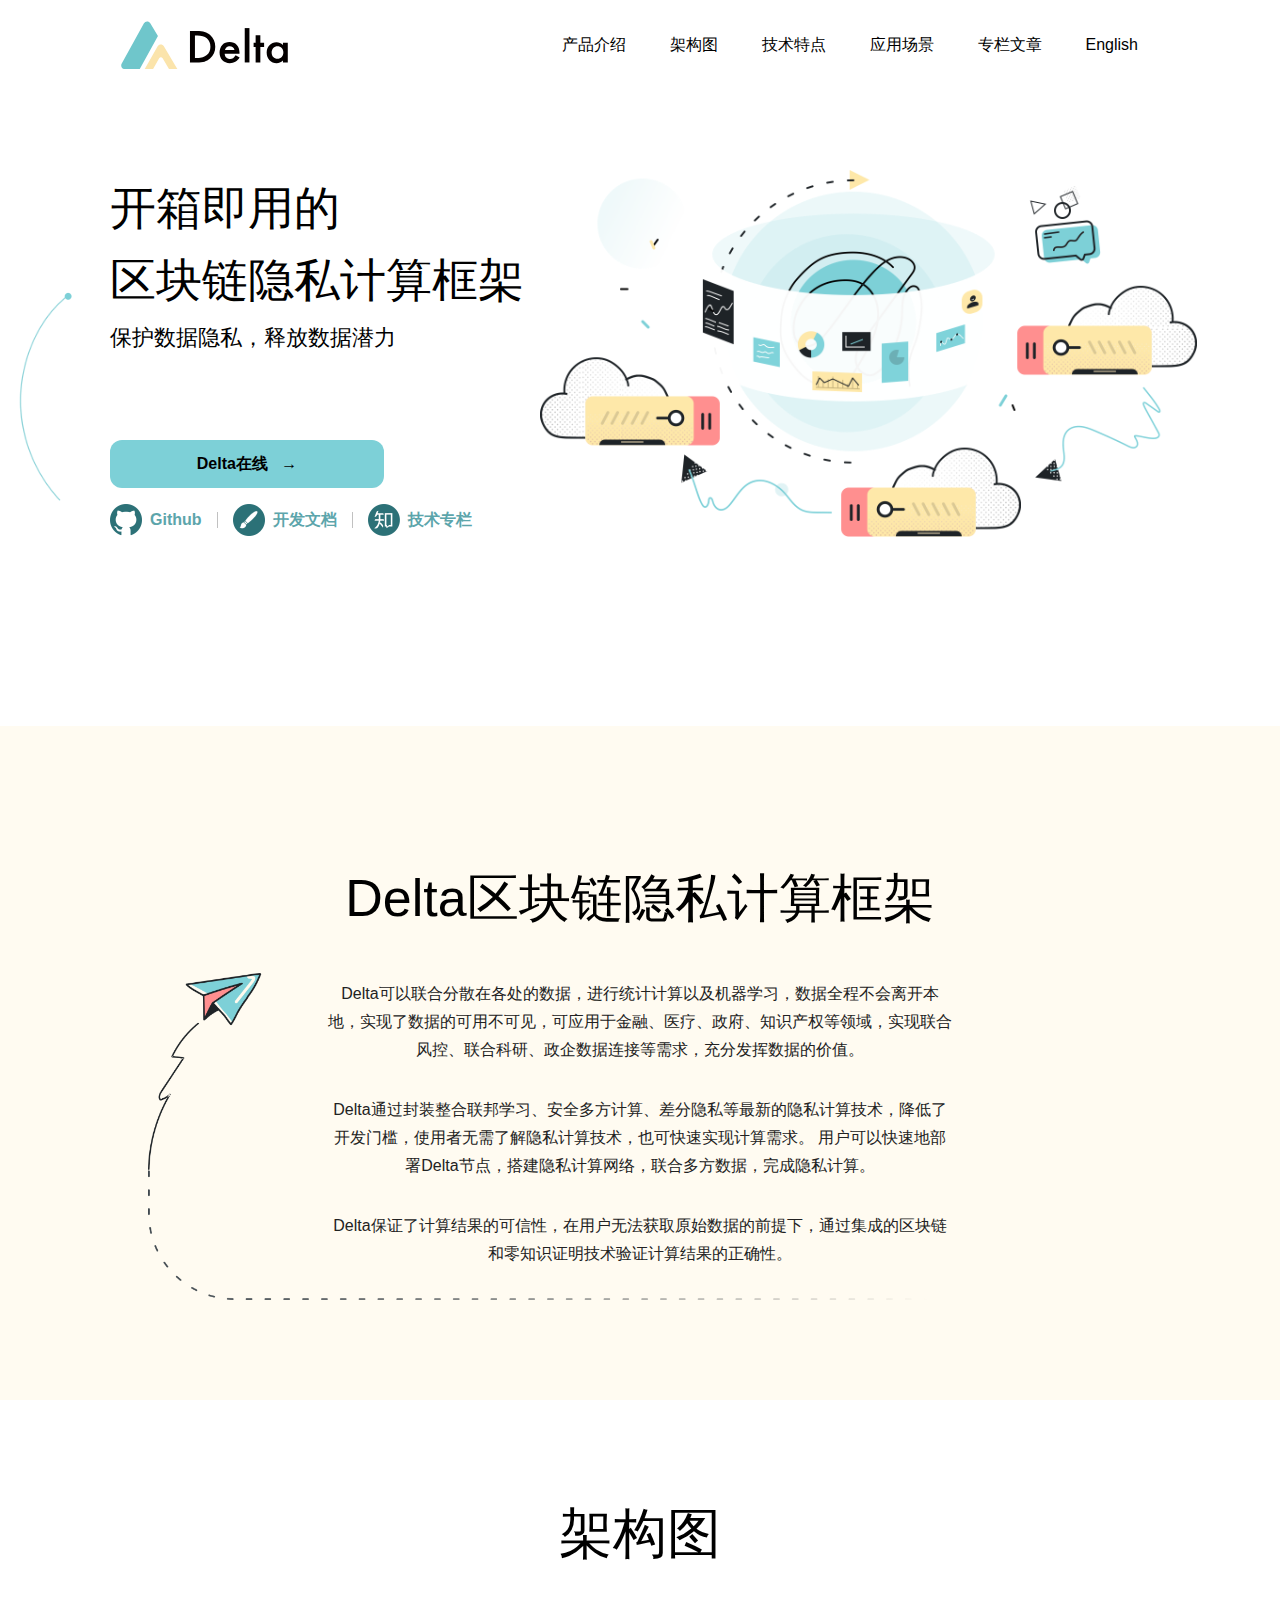
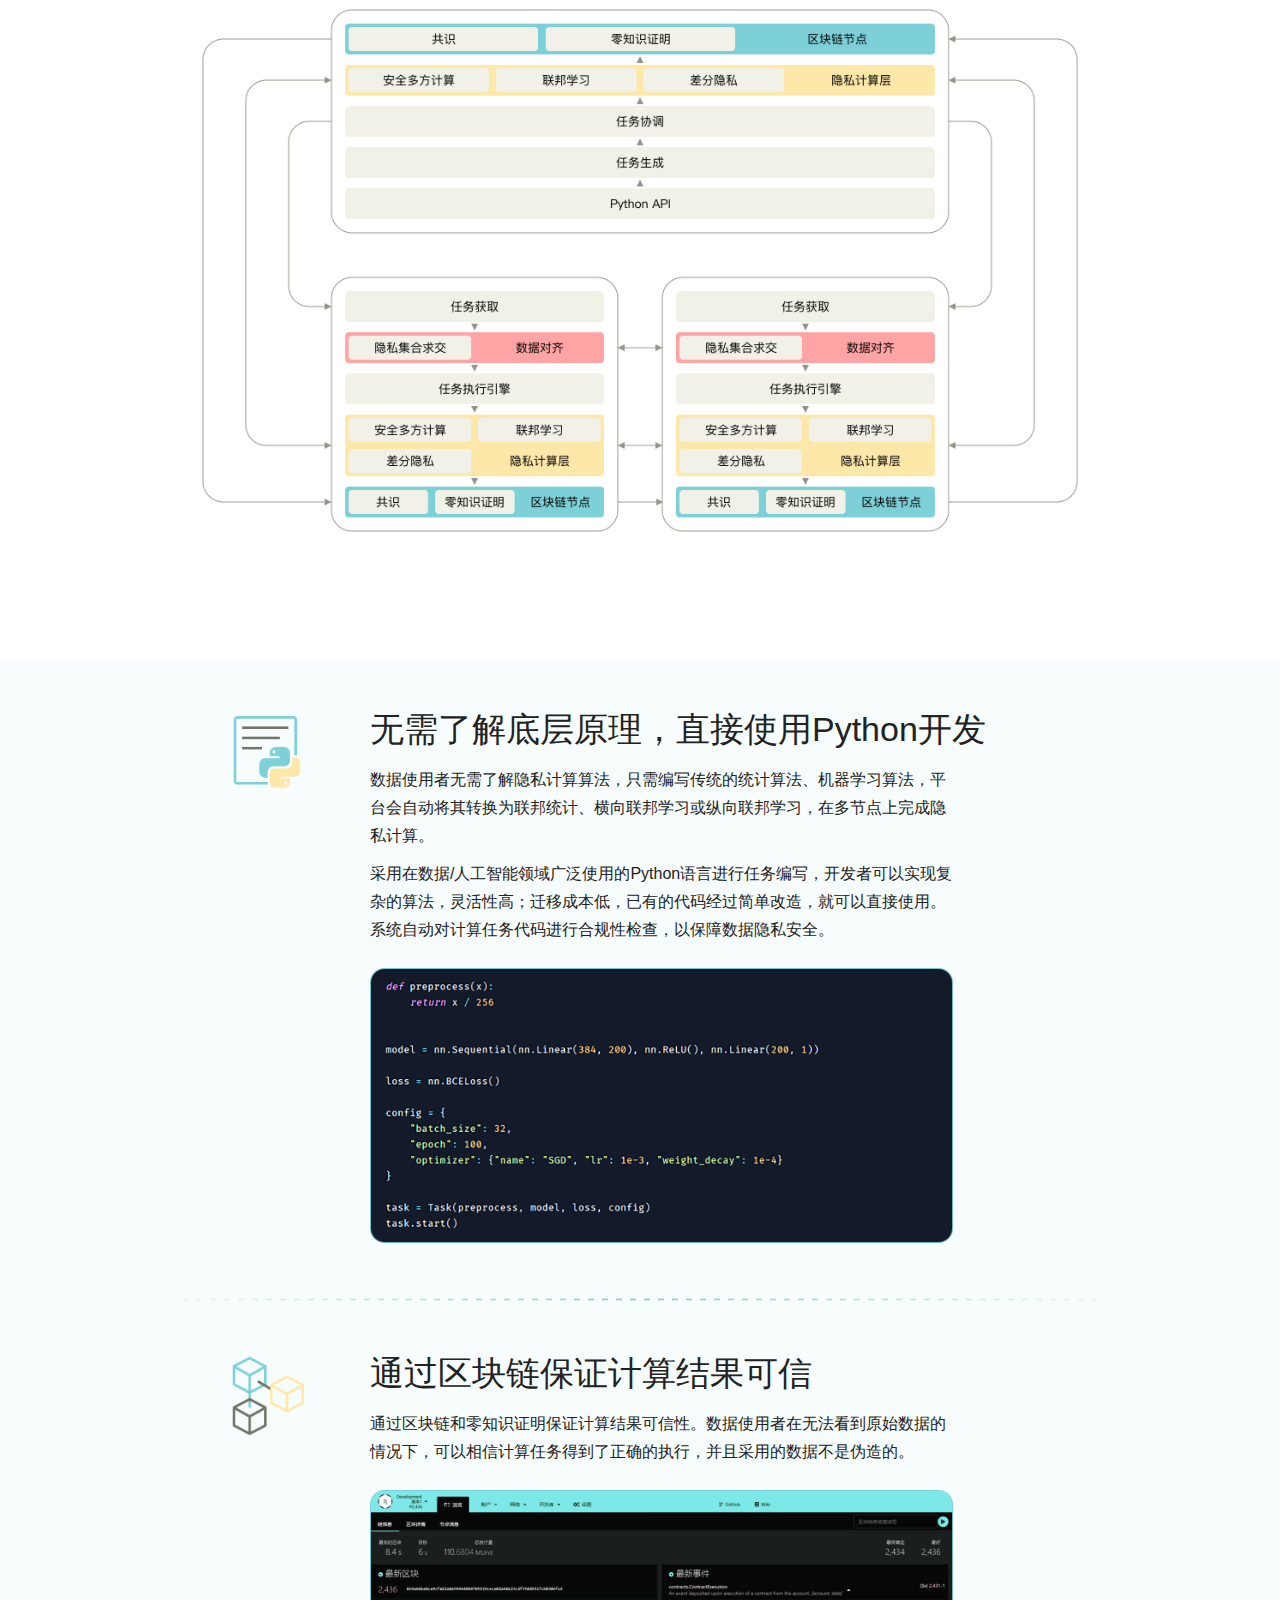
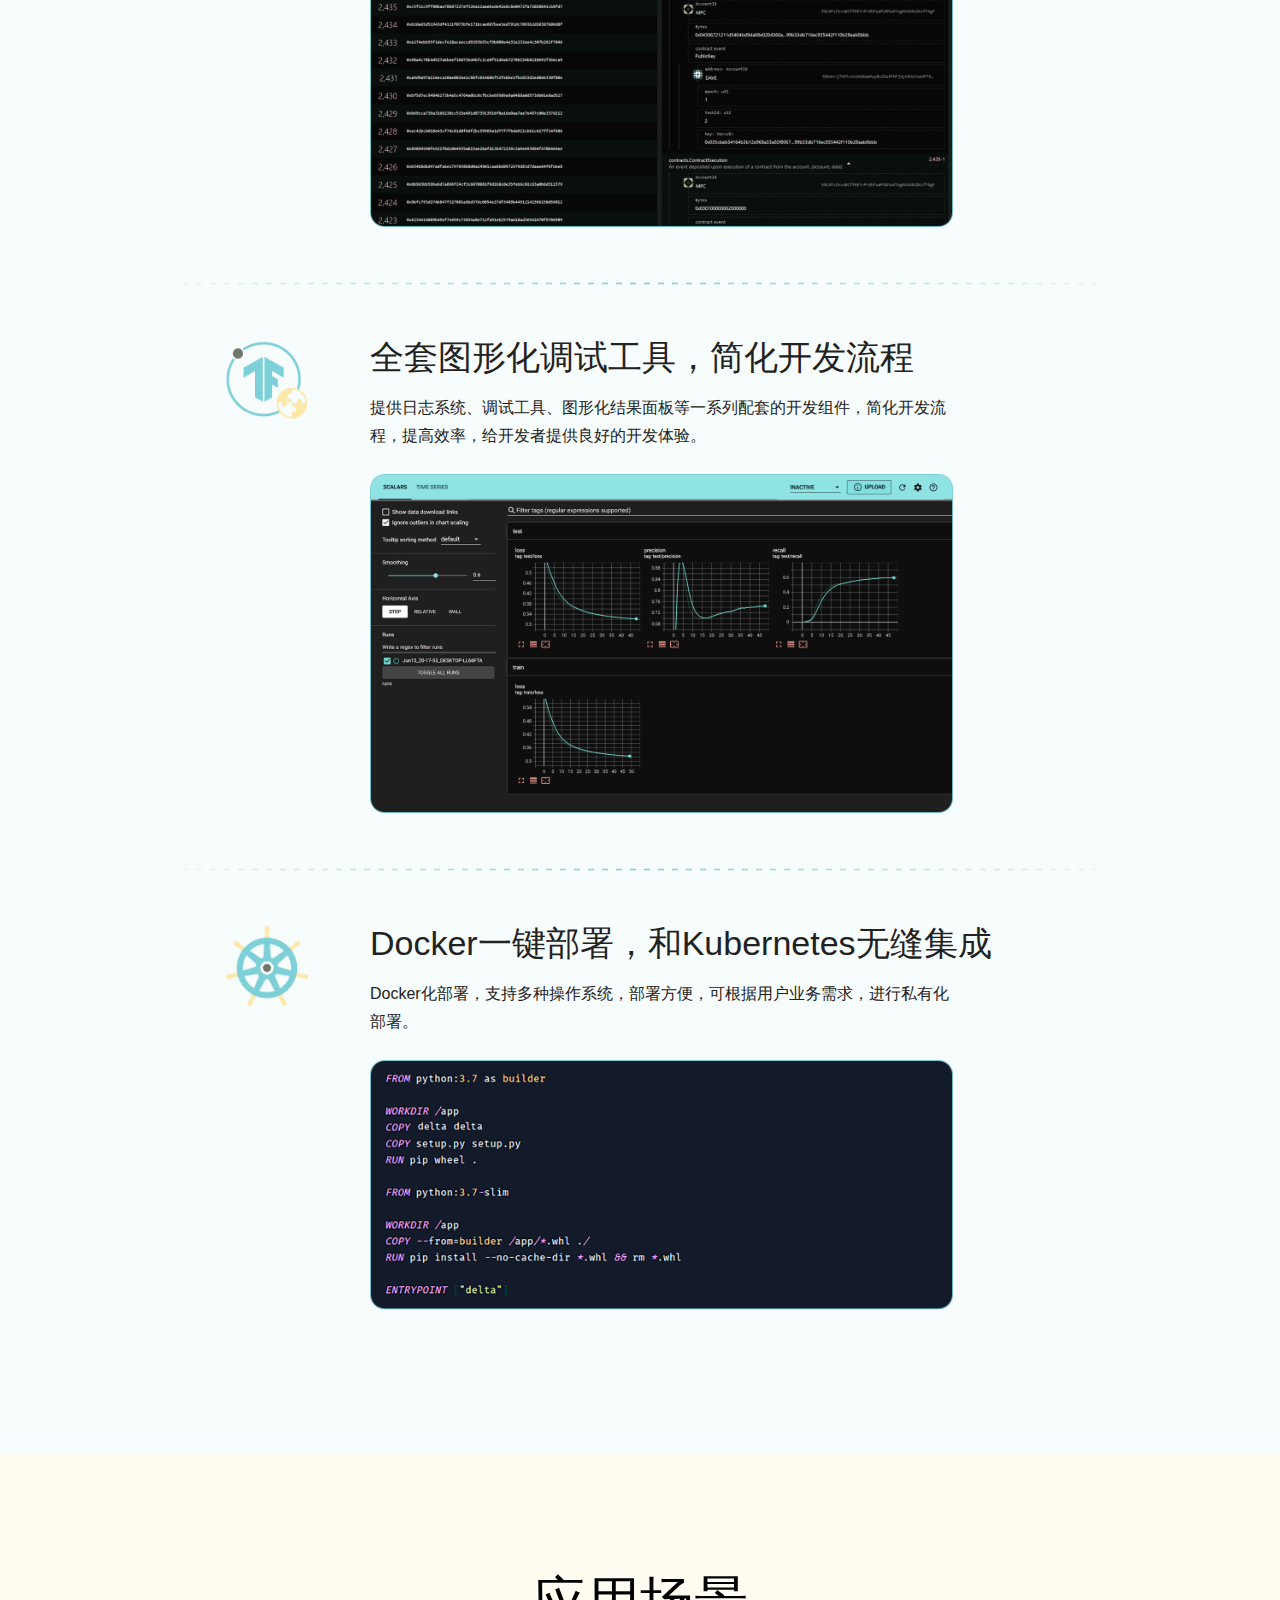
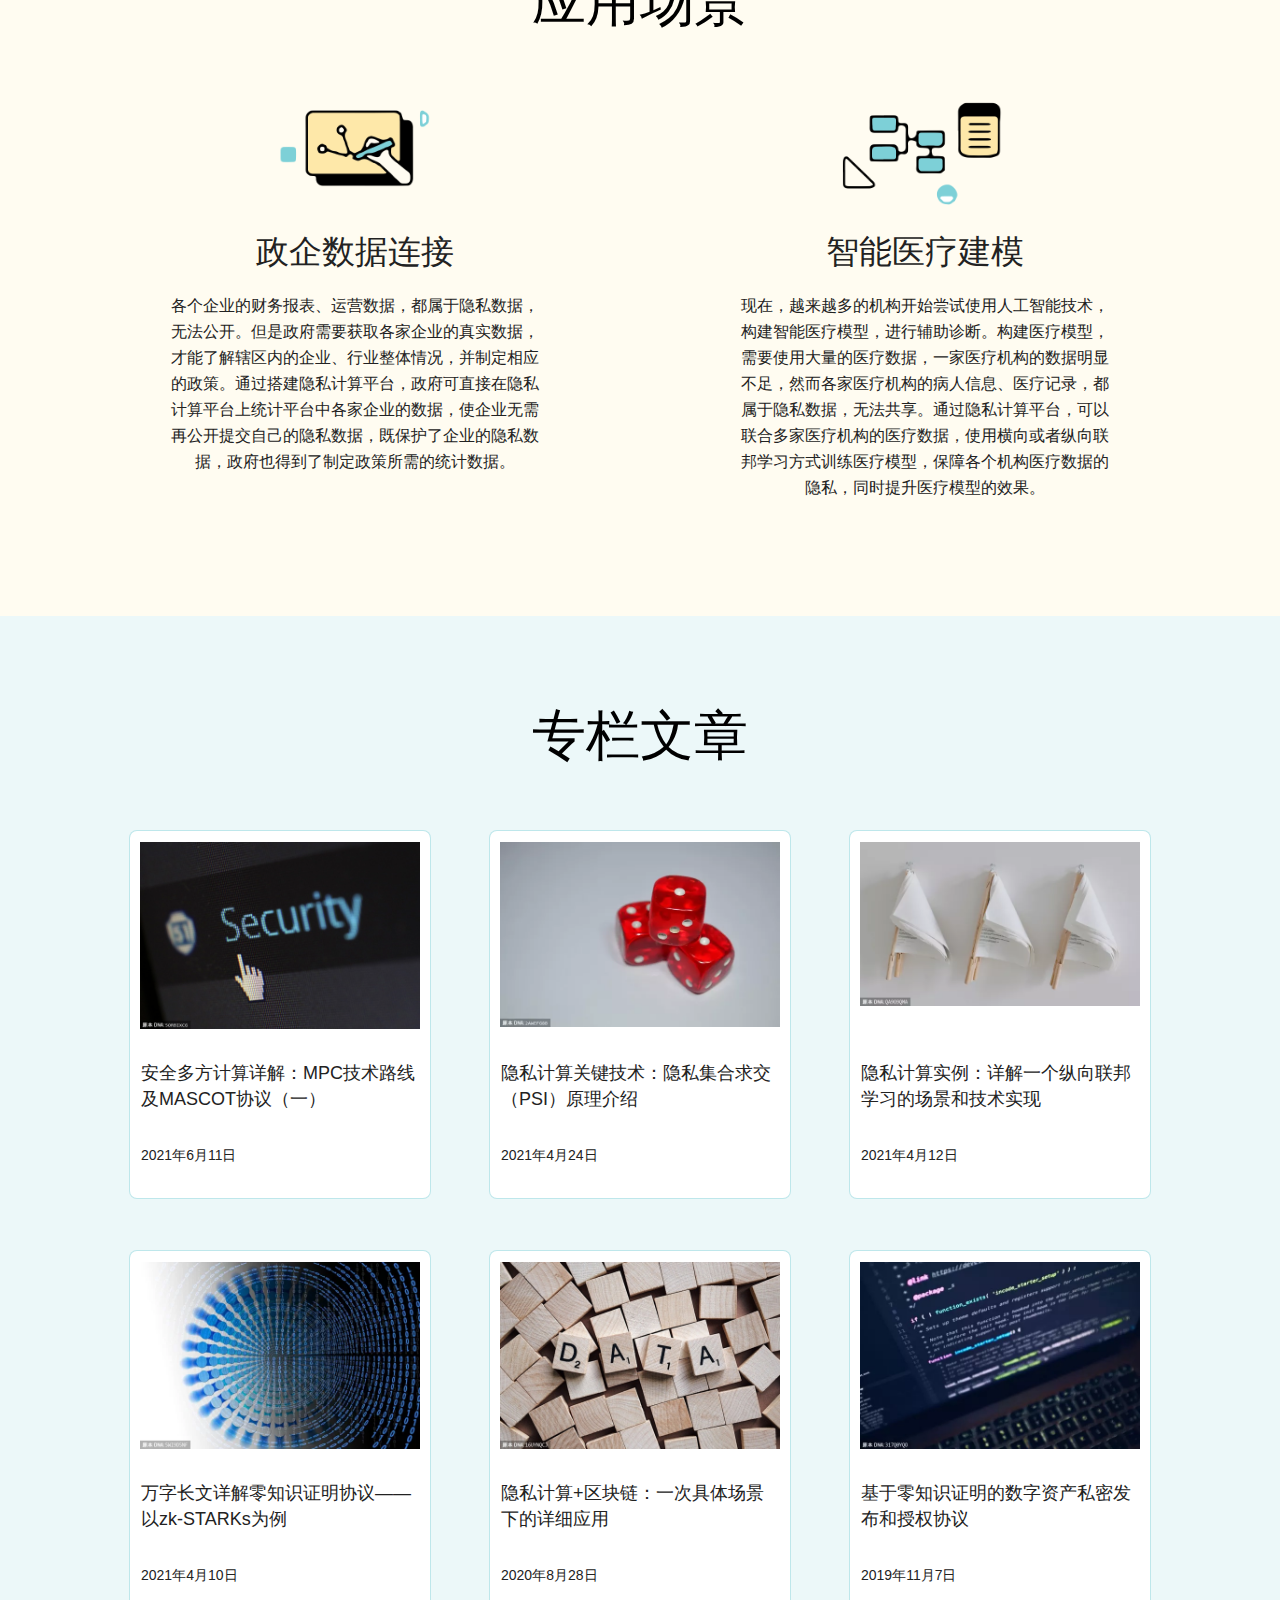
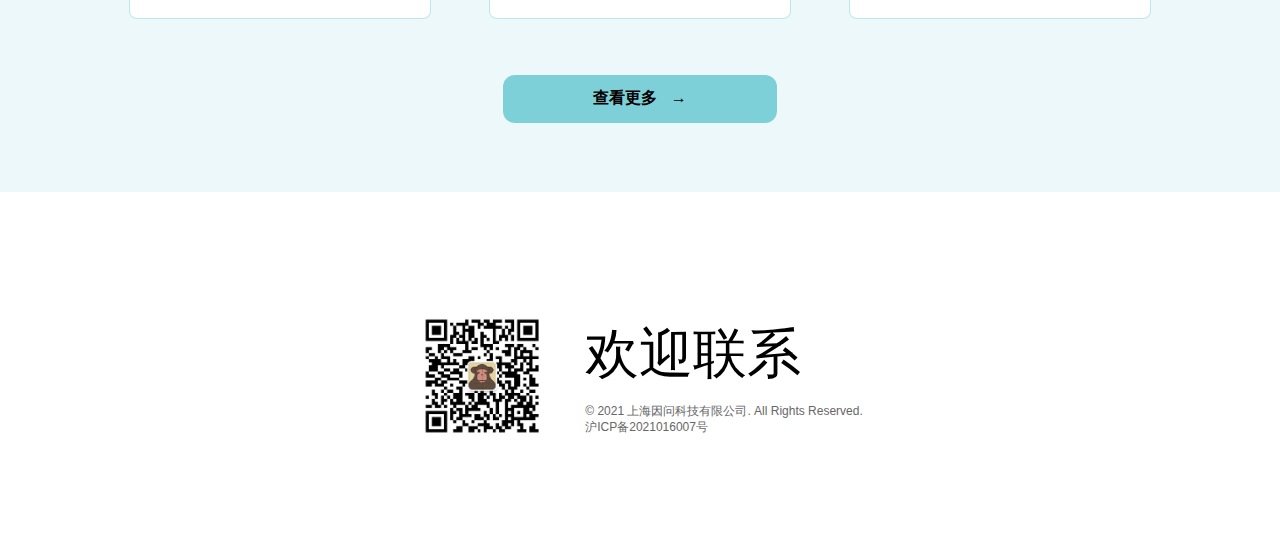
==== commit e3823411: "[feature] English version" ====
--- a/index.html
+++ b/index.html
@@ -1,18 +1,12 @@
 <!DOCTYPE html>
-<!--[if lt IE 7]>      <html class="no-js lt-ie9 lt-ie8 lt-ie7"> <![endif]-->
-<!--[if IE 7]>         <html class="no-js lt-ie9 lt-ie8"> <![endif]-->
-<!--[if IE 8]>         <html class="no-js lt-ie9"> <![endif]-->
-<!--[if gt IE 8]>      <html class="no-js"> <!--<![endif]-->
-<html>
-
-
+<html lang="zh">
 <head>
     <meta charset="utf-8">
     <meta http-equiv="X-UA-Compatible" content="IE=edge">
     <title>Delta&nbsp;-&nbsp;开箱即用的区块链隐私计算框架</title>
     <meta name="description"
         content="快速搭建隐私计算网络，实现用户数据的可用不可见，无需获取原始数据，也可使用全网的数据进行统计计算以及机器学习。平台可用于金融、医疗、政府、知识产权等领域，实现联合风控、联合科研、政府数据开放等需求，提升数据的价值。">
-    <meta name="keywords" content="Delta,隐私计算,Python,区块链,联邦学习,安全多方计算">
+    <meta name="keywords" content="Delta,隐私计算,Python,区块链,联邦学习,安全多方计算,差分隐私,可信计算,零知识证明">
     <meta name="viewport" content="width=device-width, initial-scale=1">
     <style>
         body {
@@ -66,6 +60,9 @@
 
         a:hover {
             text-decoration: underline;
+        }
+        .link_button:hover,.header_tab:hover {
+            text-decoration: none;
         }
     </style>
     <link rel="shortcut icon" href="./favicon.ico" type="image/x-icon" />
@@ -122,7 +119,7 @@
 
 <body>
     <div id="header">
-        <img id="logo" src="./img/logo.svg"></img>
+        <img id="logo" src="./img/logo.svg" />
         <span id="header_tabs">
             <span class="header_tab clickable" onclick="scrollInto('description')">产品介绍
                 <span class="header_tab_img">
@@ -149,6 +146,11 @@
                     <img src="./img/header_img.png" alt="">
                 </span>
             </span>
+            <a class="header_tab bold title_color clickable" href="/en">English
+                <span class="header_tab_img">
+                    <img src="./img/header_img.png" alt="">
+                </span>
+            </a>
         </span>
 
     </div>
@@ -159,30 +161,28 @@
             <p class="banner_big_title normal title_color">区块链隐私计算框架</p>
             <p class="banner_small_title normal title_color">保护数据隐私，释放数据潜力</p>
             <button id="demo_button" class="arrow_button clickable"
-                onclick="window.open('https://board.deltampc.com/')">在线Demo&nbsp;&nbsp;&nbsp;&rarr;</button>
+                onclick="window.open('https://board.deltampc.com/')">Delta在线&nbsp;&nbsp;&nbsp;&rarr;</button>
             <div id="link_buttons">
-                <button class="link_button clickable" onclick="window.open('https://github.com/delta-mpc')">
+                <a class="link_button clickable" href="https://github.com/delta-mpc" target="_blank">
                     <div class="link_img">
                         <img src="./img/github.png" alt="">
                     </div>
                     <div class="link_text">Github</div>
-                </button>
+                </a>
                 <div id="link_button_sep"></div>
-                <button class="link_button clickable" onclick="window.open('https://docs.deltampc.com/')">
+                <a class="link_button clickable" href="https://docs.deltampc.com" target="_blank">
                     <div class="link_img">
                         <img src="./img/doc.png" alt="">
                     </div>
                     <div class="link_text">开发文档</div>
-                </button>
+                </a>
                 <div id="link_button_sep"></div>
-                <button class="link_button clickable" onclick="window.open('https://www.zhihu.com/column/blocktech')">
+                <a class="link_button clickable" href="https://www.zhihu.com/column/blocktech" target="_blank">
                     <div class="link_img">
                         <img src="./img/zhihu.png" alt="">
                     </div>
                     <div class="link_text">技术专栏</div>
-                </button>
-
-
+                </a>
             </div>
             <span id="banner_line">
                 <img src="./img/banner_line.png" alt="">
@@ -230,7 +230,6 @@
 
 
     <div id="features" class="section">
-        <!-- <p id="features_title" class="section_title">平台优势</p> -->
         <div class="feature_tab">
             <div class="feature_tab_icon">
                 <img src="./img/feature_icon1.png" alt="">
@@ -421,16 +420,12 @@
             </div>
             <div id="contact_text">
                 <p id="contact_title" class="section_title">欢迎联系</p>
-                <p class="foot_text bold footer_color">&copy;2021 上海因问科技有限公司 All rights reserved</p>
+                <p class="foot_text bold footer_color">&copy; 2021 上海因问科技有限公司. All Rights Reserved.</p>
                 <a class="foot_text bold footer_color" href="https://beian.miit.gov.cn"
                     target="_blank">沪ICP备2021016007号</a>
             </div>
         </div>
     </div>
-
-
-
-    <script src="" async defer></script>
 </body>
 
-</html>+</html>
--- a/css/300.css
+++ b/css/300.css
@@ -134,6 +134,7 @@
         margin-right: 8px;
         border: 0px;
         background-color: white;
+        margin-top: 20px;
     }
 
     #link_button_sep {
@@ -146,7 +147,7 @@
     }
 
     .link_text {
-        font-size: 14px;
+        font-size: 18px;
         line-height: 26px;
         margin-left: 8px;
         color: #5CA5AB;
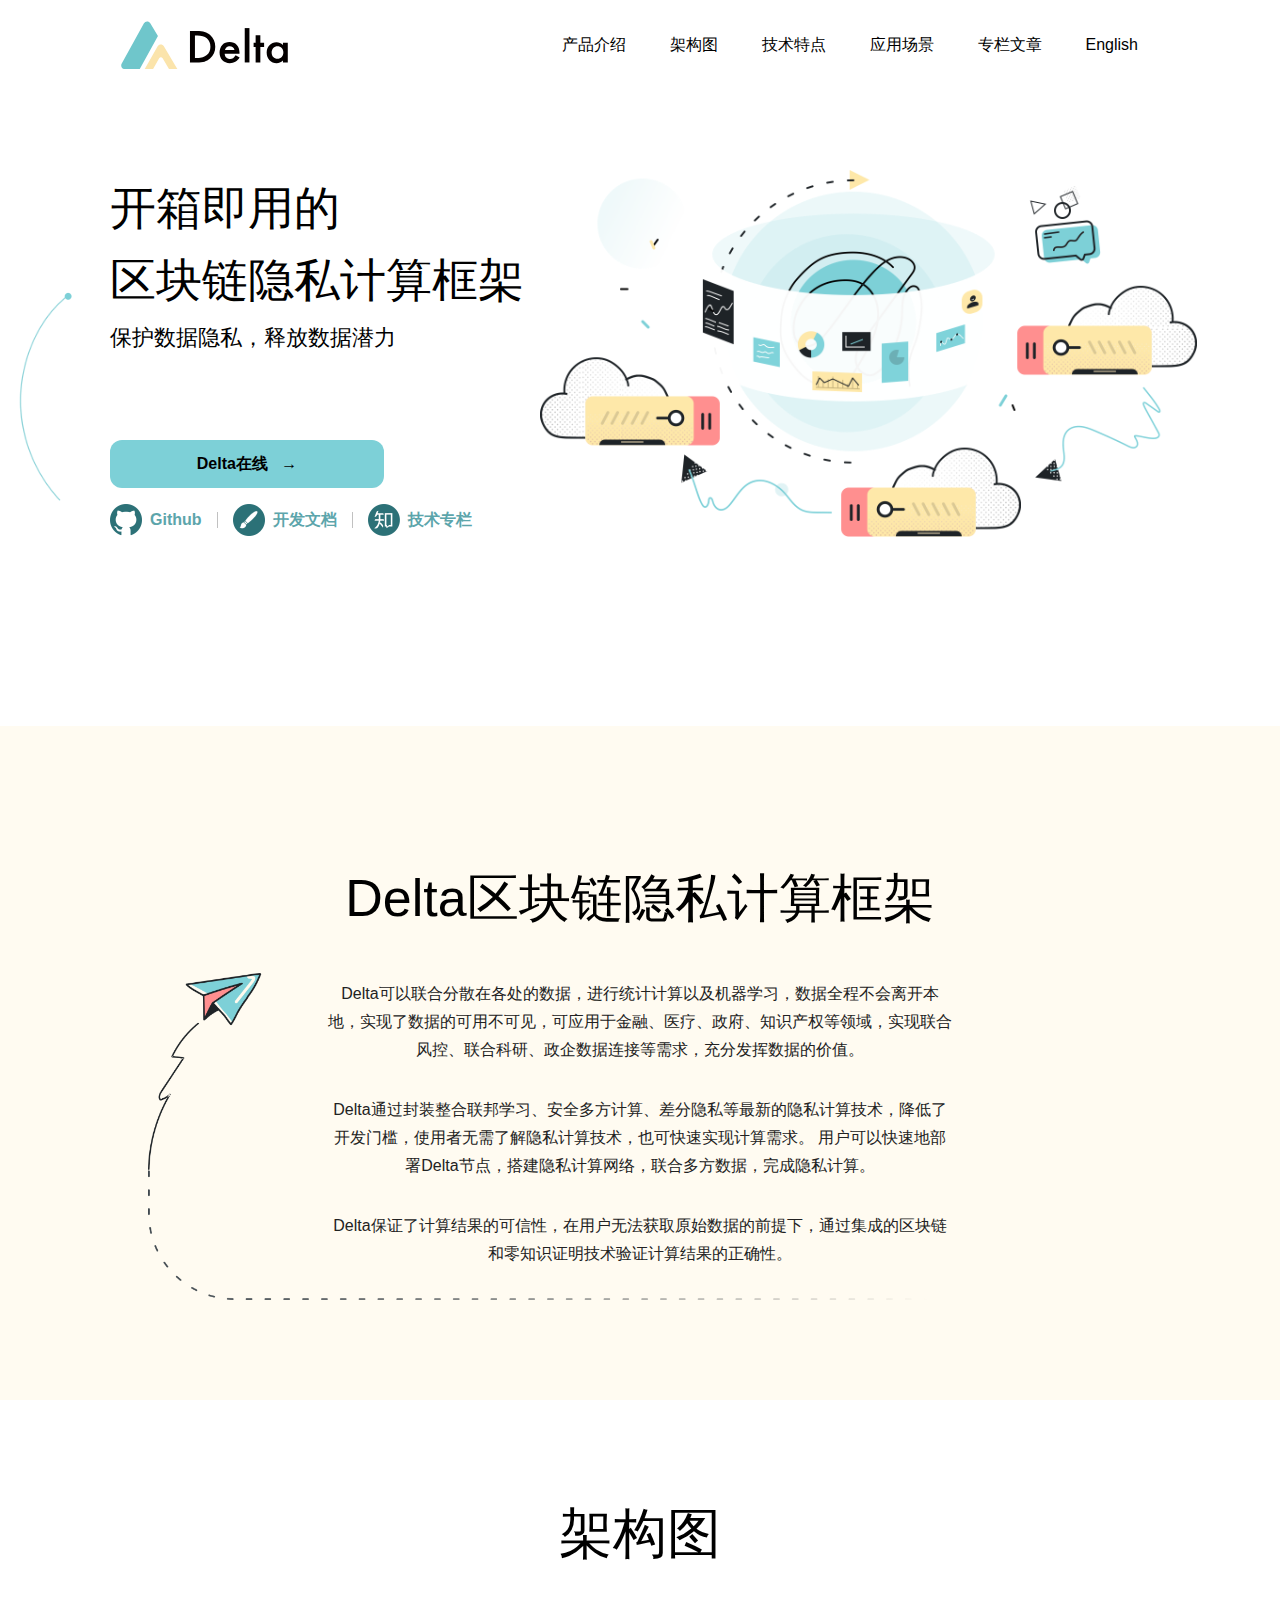
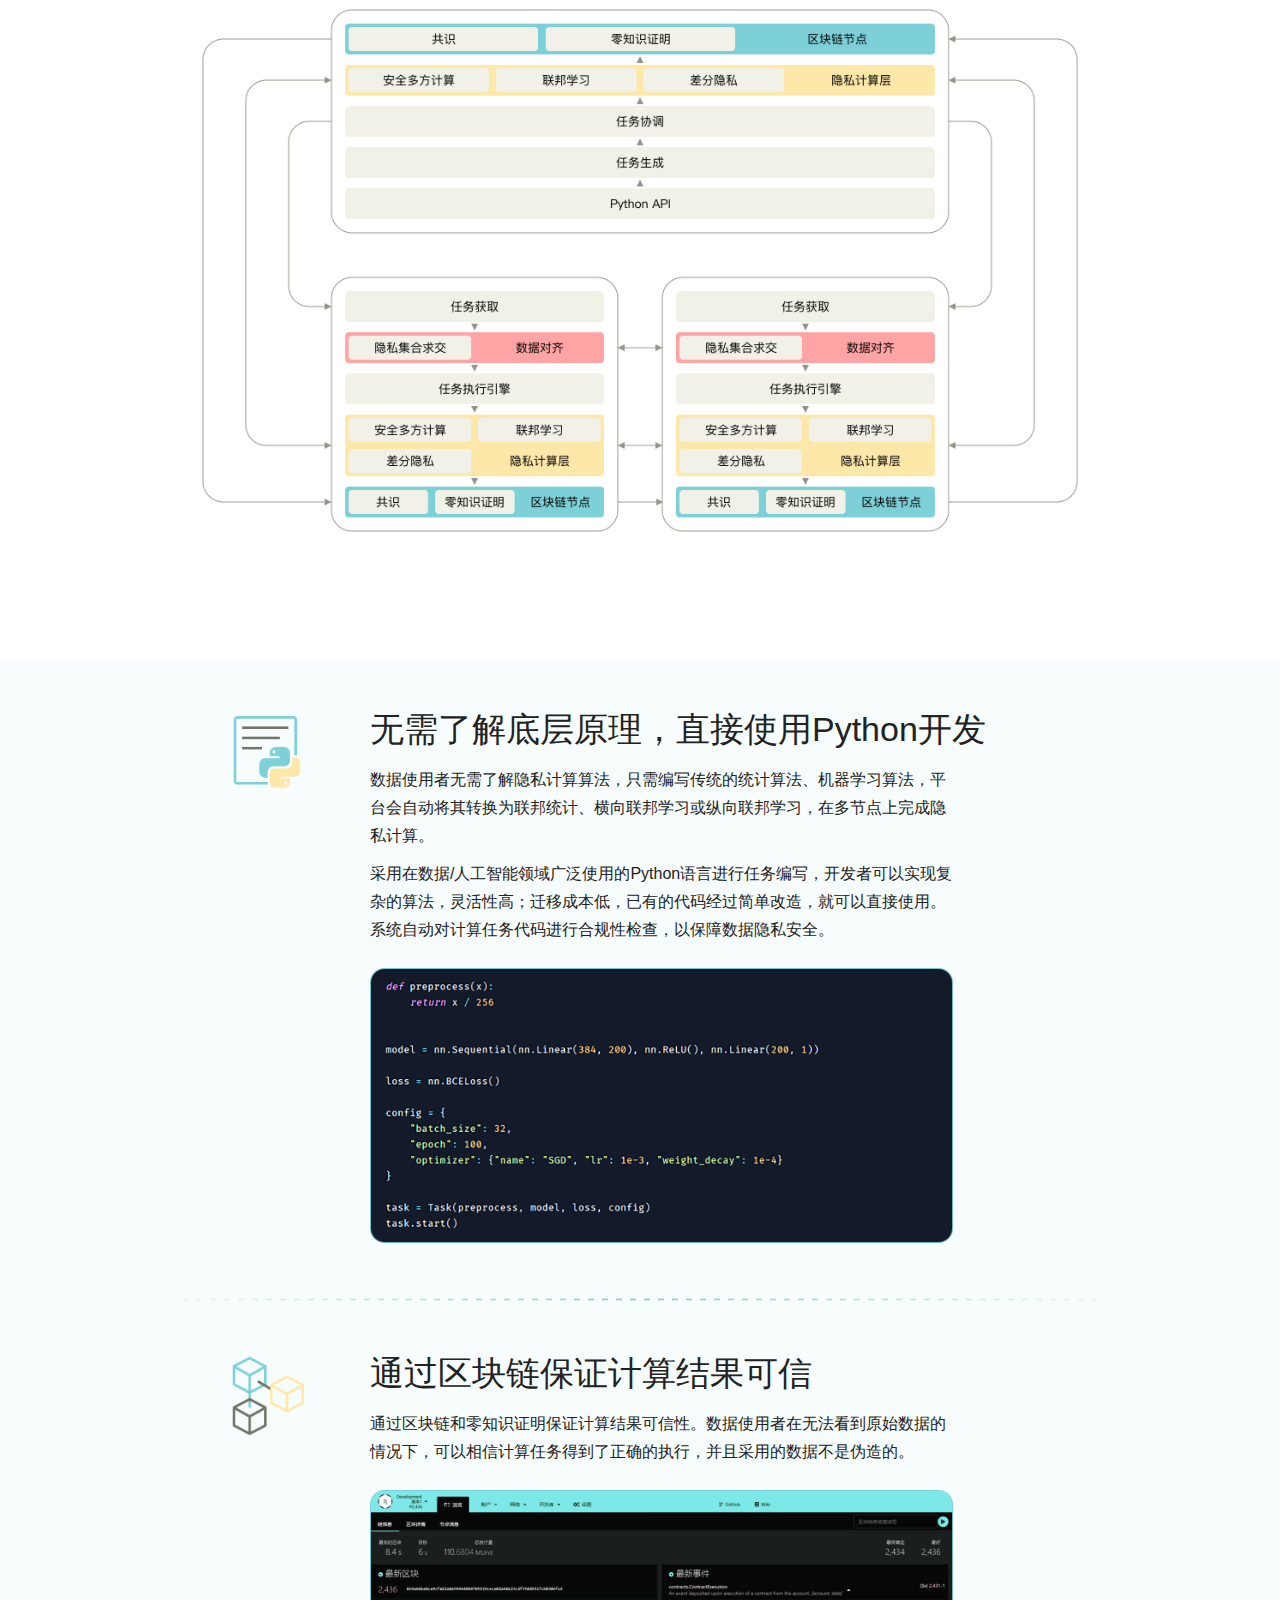
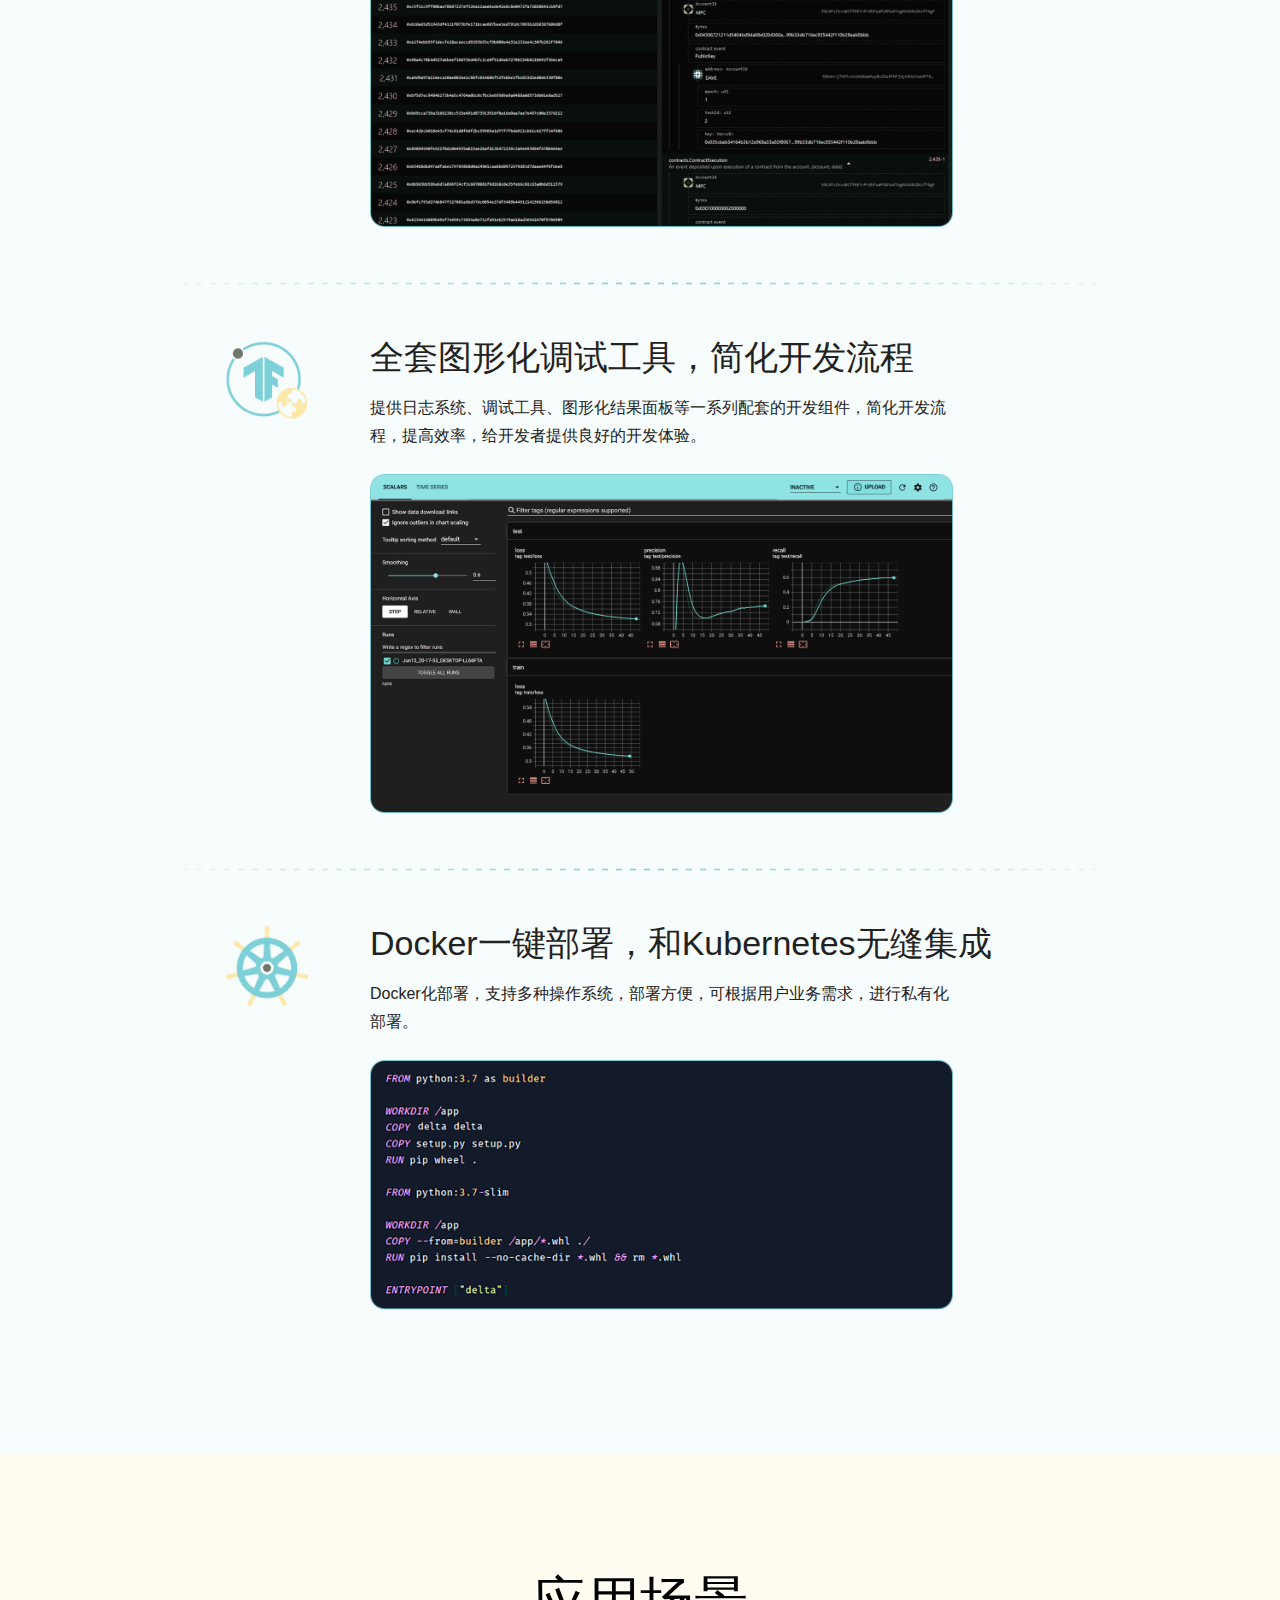
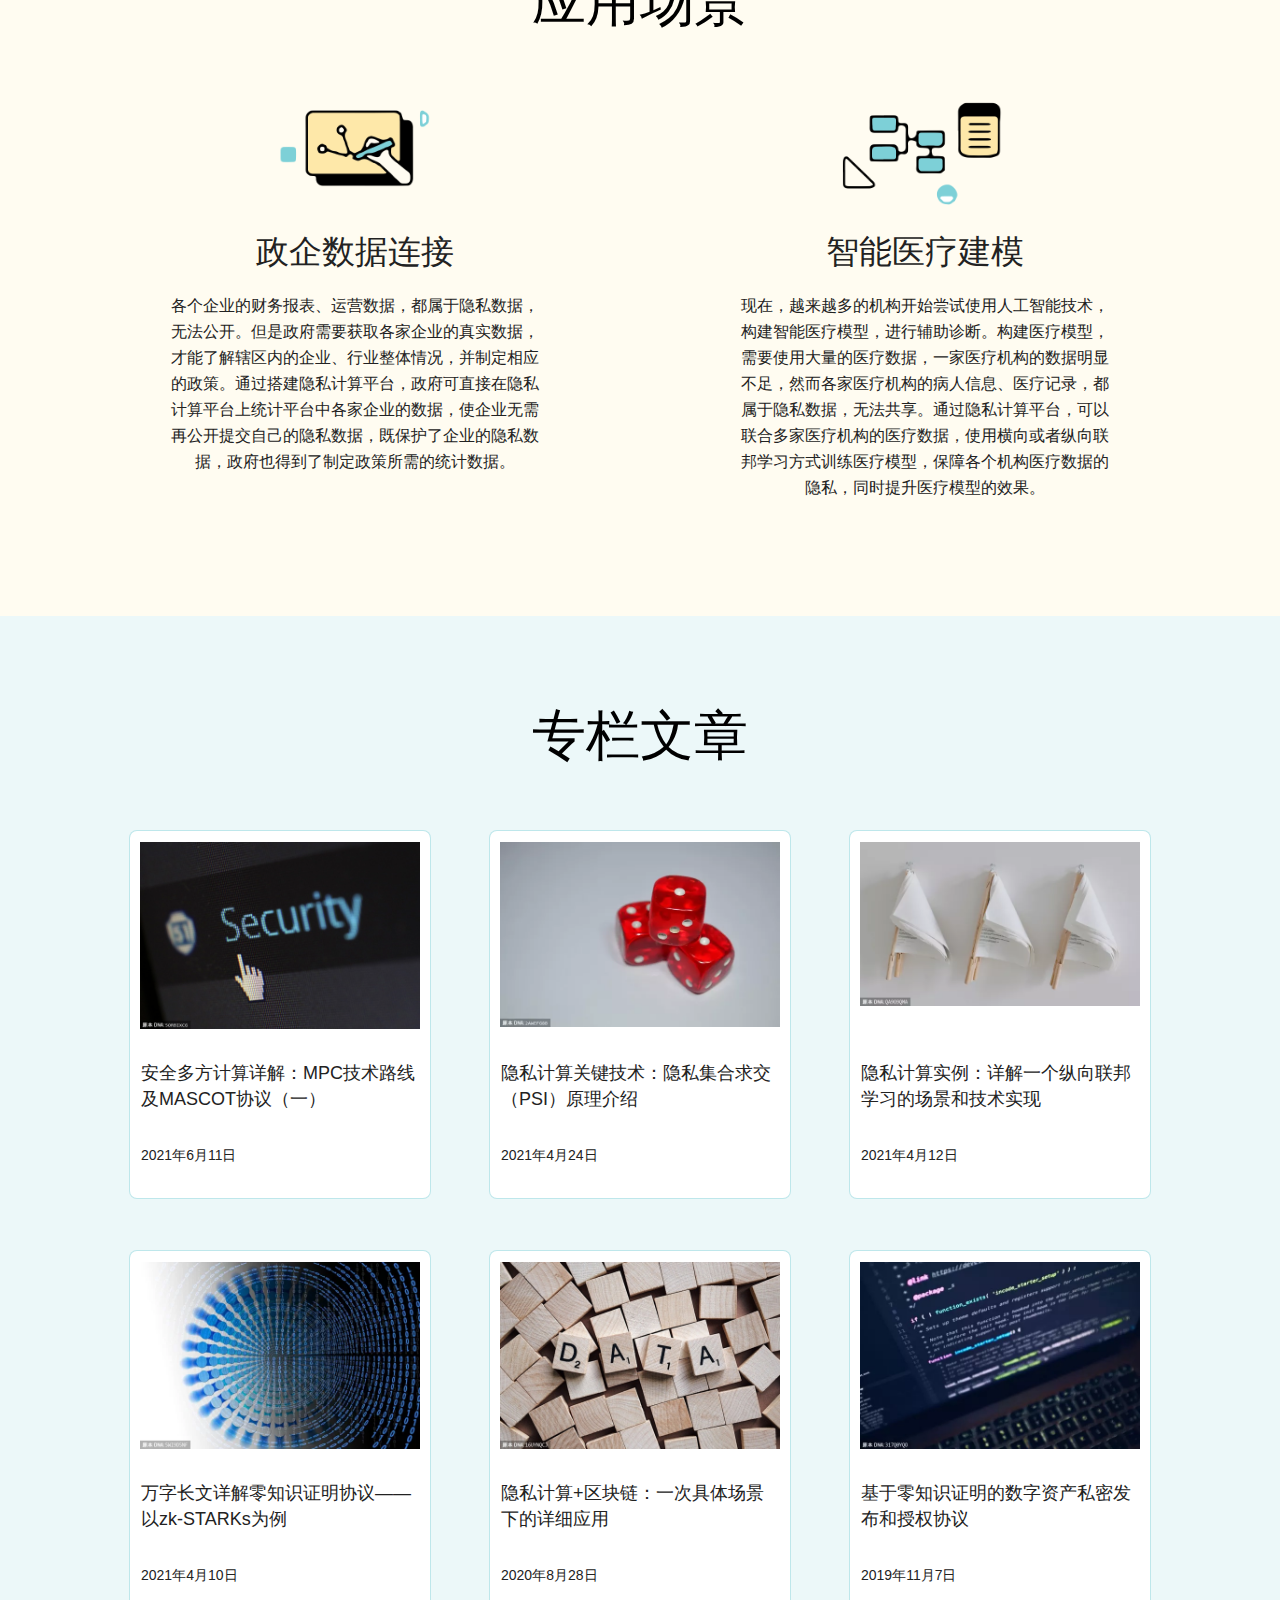
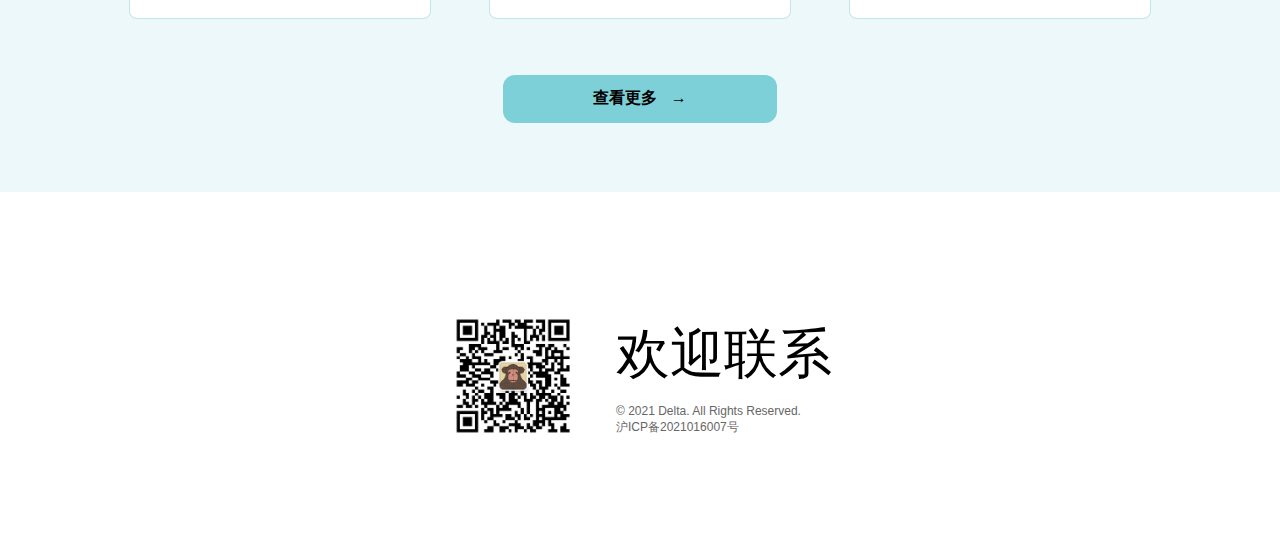
==== commit c082cbbf: "change company name" ====
--- a/index.html
+++ b/index.html
@@ -420,7 +420,7 @@
             </div>
             <div id="contact_text">
                 <p id="contact_title" class="section_title">欢迎联系</p>
-                <p class="foot_text bold footer_color">&copy; 2021 上海因问科技有限公司. All Rights Reserved.</p>
+                <p class="foot_text bold footer_color">&copy; 2021 Delta. All Rights Reserved.</p>
                 <a class="foot_text bold footer_color" href="https://beian.miit.gov.cn"
                     target="_blank">沪ICP备2021016007号</a>
             </div>
